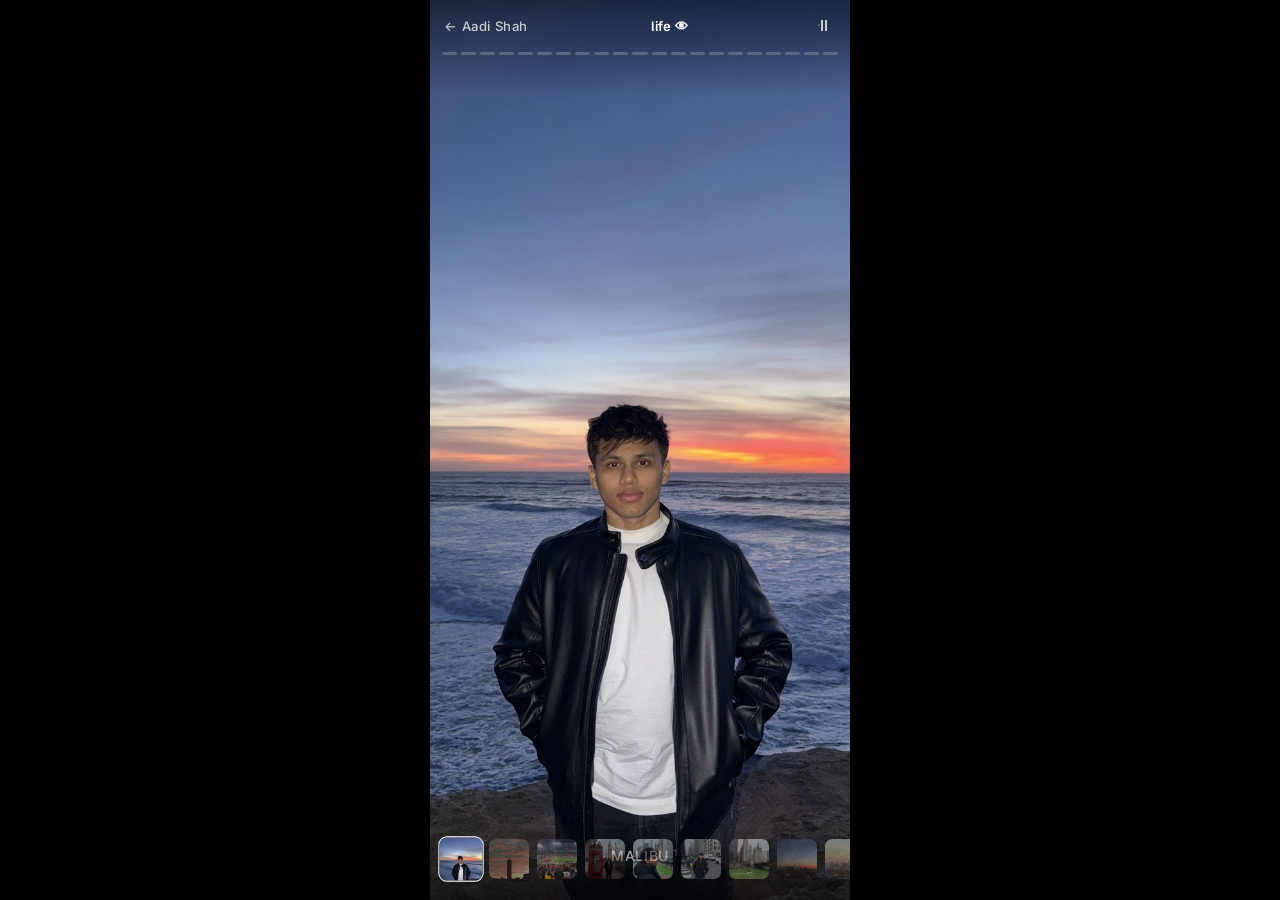
==== life.html @ ab998160 "Move Life to standalone page with full story viewer; add nav link Co-Authored-By: Claude Sonnet 4.6 " ====
<!DOCTYPE html>
<html lang="en">
<head>
  <meta charset="UTF-8">
  <title>Life — Aadi Shah</title>
  <meta name="viewport" content="width=device-width, initial-scale=1">
  <link rel="icon" type="image/png" href="/favicon.png">
  <link rel="preconnect" href="https://fonts.googleapis.com">
  <link rel="preconnect" href="https://fonts.gstatic.com" crossorigin>
  <link href="https://fonts.googleapis.com/css2?family=Inter:wght@400;500;600;700&display=swap" rel="stylesheet">

  <style>
    * { box-sizing: border-box; margin: 0; padding: 0; }

    html, body {
      height: 100%;
      background: #000;
      font-family: 'Inter', system-ui, sans-serif;
      color: #fff;
      overflow: hidden;
    }

    /* ── STORY VIEWER (full page) ── */
    .story-wrap {
      position: relative;
      width: 100%;
      height: 100%;
      max-width: 420px;
      margin: 0 auto;
      background: #000;
    }

    .story-img {
      width: 100%;
      height: 100%;
      object-fit: cover;
      display: block;
      transition: opacity 0.18s ease;
    }
    .story-img.loading { opacity: 0; }

    /* progress bars */
    .story-bars {
      position: absolute;
      top: 0;
      left: 0;
      right: 0;
      display: flex;
      gap: 4px;
      padding: 52px 12px 0;
      z-index: 10;
    }
    .story-bar {
      flex: 1;
      height: 2.5px;
      background: rgba(255,255,255,0.3);
      border-radius: 2px;
      overflow: hidden;
    }
    .story-bar-fill {
      height: 100%;
      background: #fff;
      width: 0%;
    }
    .story-bar-fill.done { width: 100%; }
    .story-bar-fill.animating {
      width: 100%;
      transition: width 5s linear;
    }

    /* header row */
    .story-header {
      position: absolute;
      top: 0;
      left: 0;
      right: 0;
      padding: 14px 14px 0;
      display: flex;
      align-items: center;
      justify-content: space-between;
      z-index: 20;
      background: linear-gradient(to bottom, rgba(0,0,0,0.5) 0%, transparent 100%);
      padding-bottom: 60px;
    }
    .story-back {
      font-size: 0.82rem;
      color: rgba(255,255,255,0.75);
      text-decoration: none;
      letter-spacing: 0.03em;
      font-weight: 500;
    }
    .story-back:hover { color: #fff; }
    .story-author {
      font-size: 0.82rem;
      font-weight: 600;
      color: #fff;
      letter-spacing: 0.02em;
    }
    .story-pause-btn {
      background: none;
      border: none;
      color: rgba(255,255,255,0.75);
      font-size: 1rem;
      cursor: pointer;
      padding: 4px;
      line-height: 1;
    }
    .story-pause-btn:hover { color: #fff; }

    /* caption */
    .story-caption {
      position: absolute;
      bottom: 36px;
      left: 0;
      right: 0;
      text-align: center;
      font-size: 0.88rem;
      font-weight: 500;
      letter-spacing: 0.05em;
      text-transform: uppercase;
      color: rgba(255,255,255,0.85);
      text-shadow: 0 1px 8px rgba(0,0,0,0.7);
      z-index: 10;
    }

    /* tap zones */
    .story-tap {
      position: absolute;
      top: 80px;
      bottom: 80px;
      width: 38%;
      z-index: 15;
      cursor: pointer;
    }
    .story-tap-prev { left: 0; }
    .story-tap-next { right: 0; }

    /* thumbnail strip at bottom */
    .story-strip {
      position: absolute;
      bottom: 0;
      left: 0;
      right: 0;
      display: flex;
      gap: 6px;
      padding: 12px 10px 20px;
      overflow-x: auto;
      scrollbar-width: none;
      z-index: 10;
      background: linear-gradient(to top, rgba(0,0,0,0.6) 0%, transparent 100%);
    }
    .story-strip::-webkit-scrollbar { display: none; }

    .strip-thumb {
      width: 42px;
      height: 42px;
      border-radius: 8px;
      overflow: hidden;
      flex-shrink: 0;
      cursor: pointer;
      opacity: 0.5;
      transition: opacity 0.2s ease, transform 0.2s ease;
      border: 1.5px solid transparent;
    }
    .strip-thumb.active {
      opacity: 1;
      border-color: #fff;
      transform: scale(1.08);
    }
    .strip-thumb img {
      width: 100%;
      height: 100%;
      object-fit: cover;
    }

    /* outside the phone — dark sides on wide screens */
    body::before {
      content: '';
      position: fixed;
      inset: 0;
      background: #000;
      z-index: -1;
    }
  </style>
</head>

<body>

<div class="story-wrap">

  <img class="story-img" id="storyImg" src="" alt="">

  <div class="story-bars" id="storyBars"></div>

  <div class="story-header">
    <a href="/" class="story-back">← Aadi Shah</a>
    <span class="story-author">life 👁</span>
    <button class="story-pause-btn" id="pauseBtn" title="Pause">⏸</button>
  </div>

  <div class="story-caption" id="storyCaption"></div>

  <div class="story-tap story-tap-prev" id="storyPrev"></div>
  <div class="story-tap story-tap-next" id="storyNext"></div>

  <div class="story-strip" id="storyStrip"></div>

</div>

<script>
  const stories = [
    { src: '/images/life/beach-sunset.jpg',      label: 'Malibu'              },
    { src: '/images/life/usc-sunset.jpg',        label: 'USC'                 },
    { src: '/images/life/usc-football.jpg',      label: 'USC Football'        },
    { src: '/images/life/london.jpg',            label: 'London'              },
    { src: '/images/life/chicago-portrait.jpg',  label: 'Chicago'             },
    { src: '/images/life/snow.jpg',              label: 'Snow Day'            },
    { src: '/images/life/chicago-river.jpg',     label: "St. Paddy's"         },
    { src: '/images/life/nyc-night.jpg',         label: 'New York'            },
    { src: '/images/life/la-skyline.jpg',        label: 'Los Angeles'         },
    { src: '/images/life/zion.jpg',              label: 'Zion'                },
    { src: '/images/life/pacific-cliffs.jpg',    label: 'Pacific Coast'       },
    { src: '/images/life/coastal-waves.jpg',     label: 'Coastal'             },
    { src: '/images/life/singapore-mbs.jpg',     label: 'Singapore'           },
    { src: '/images/life/singapore-gardens.jpg', label: 'Gardens by the Bay'  },
    { src: '/images/life/city-sunset.jpg',       label: 'Rooftop'             },
    { src: '/images/life/snoop.jpg',             label: 'Snoop Dogg'          },
    { src: '/images/life/lightning-mcqueen.jpg', label: 'Ka-chow'             },
    { src: '/images/life/gtav.jpg',              label: 'GTA V IRL'           },
    { src: '/images/life/ferrari-garage.jpg',    label: 'Ferraris'            },
    { src: '/images/life/street-art.jpg',        label: 'Street Art'          },
    { src: '/images/life/sparks.jpg',            label: 'RPL'                 },
  ];

  const imgEl    = document.getElementById('storyImg');
  const barsEl   = document.getElementById('storyBars');
  const caption  = document.getElementById('storyCaption');
  const stripEl  = document.getElementById('storyStrip');
  const pauseBtn = document.getElementById('pauseBtn');

  let cur = 0, timer = null, paused = false;

  // build progress bars
  barsEl.innerHTML = stories.map(() =>
    `<div class="story-bar"><div class="story-bar-fill"></div></div>`
  ).join('');
  const fills = [...barsEl.querySelectorAll('.story-bar-fill')];

  // build thumbnail strip
  stripEl.innerHTML = stories.map((s, i) =>
    `<div class="strip-thumb${i===0?' active':''}" data-i="${i}">
      <img src="${s.src}" alt="${s.label}" loading="lazy">
    </div>`
  ).join('');
  const thumbEls = [...stripEl.querySelectorAll('.strip-thumb')];

  // preload next image
  function preload(idx) {
    if (idx < stories.length) new Image().src = stories[idx].src;
  }

  function showSlide(idx) {
    cur = ((idx % stories.length) + stories.length) % stories.length;

    // update image
    imgEl.classList.add('loading');
    imgEl.src = stories[cur].src;
    imgEl.onload = () => imgEl.classList.remove('loading');
    caption.textContent = stories[cur].label;
    preload(cur + 1);

    // update bars
    fills.forEach((f, i) => {
      f.classList.remove('animating');
      f.style.transition = 'none';
      f.style.width = i < cur ? '100%' : '0%';
    });
    requestAnimationFrame(() => requestAnimationFrame(() => {
      if (!paused) fills[cur].classList.add('animating');
    }));

    // update strip
    thumbEls.forEach((t, i) => t.classList.toggle('active', i === cur));
    thumbEls[cur]?.scrollIntoView({ inline: 'center', behavior: 'smooth' });

    // auto advance
    clearTimeout(timer);
    if (!paused) {
      timer = setTimeout(() => {
        cur < stories.length - 1 ? showSlide(cur + 1) : showSlide(0);
      }, 5000);
    }
  }

  function togglePause() {
    paused = !paused;
    pauseBtn.textContent = paused ? '▶' : '⏸';
    if (paused) {
      clearTimeout(timer);
      fills[cur].classList.remove('animating');
      // freeze width
      fills[cur].style.width = fills[cur].getBoundingClientRect().width /
        fills[cur].parentElement.getBoundingClientRect().width * 100 + '%';
      fills[cur].style.transition = 'none';
    } else {
      showSlide(cur);
    }
  }

  document.getElementById('storyPrev').addEventListener('click', () => showSlide(cur - 1));
  document.getElementById('storyNext').addEventListener('click', () => showSlide(cur + 1));
  pauseBtn.addEventListener('click', togglePause);
  thumbEls.forEach(t => t.addEventListener('click', () => showSlide(+t.dataset.i)));

  document.addEventListener('keydown', e => {
    if (e.key === 'ArrowRight') showSlide(cur + 1);
    if (e.key === 'ArrowLeft')  showSlide(cur - 1);
    if (e.key === ' ') { e.preventDefault(); togglePause(); }
  });

  // kick off
  showSlide(0);
</script>

</body>
</html>
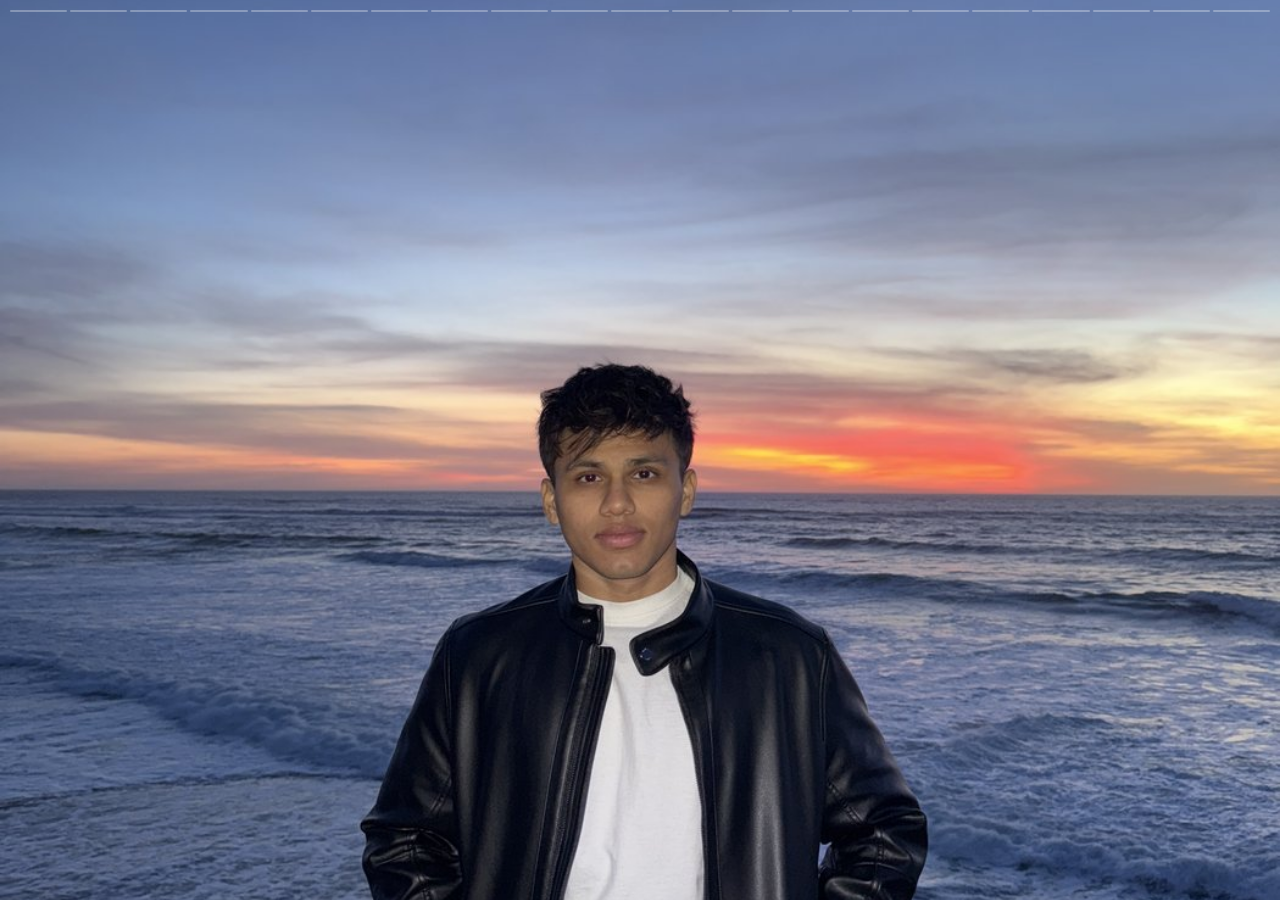
==== commit f13bf972: "Simplify life page to pure fullscreen story — no text, just images Co-Authored-By: Claude Sonnet 4.6" ====
--- a/life.html
+++ b/life.html
@@ -2,325 +2,130 @@
 <html lang="en">
 <head>
   <meta charset="UTF-8">
-  <title>Life — Aadi Shah</title>
+  <title>Aadi Shah</title>
   <meta name="viewport" content="width=device-width, initial-scale=1">
   <link rel="icon" type="image/png" href="/favicon.png">
-  <link rel="preconnect" href="https://fonts.googleapis.com">
-  <link rel="preconnect" href="https://fonts.gstatic.com" crossorigin>
-  <link href="https://fonts.googleapis.com/css2?family=Inter:wght@400;500;600;700&display=swap" rel="stylesheet">
-
   <style>
-    * { box-sizing: border-box; margin: 0; padding: 0; }
+    * { margin: 0; padding: 0; box-sizing: border-box; }
 
     html, body {
+      width: 100%;
       height: 100%;
       background: #000;
-      font-family: 'Inter', system-ui, sans-serif;
-      color: #fff;
       overflow: hidden;
     }
 
-    /* ── STORY VIEWER (full page) ── */
-    .story-wrap {
-      position: relative;
-      width: 100%;
-      height: 100%;
-      max-width: 420px;
-      margin: 0 auto;
-      background: #000;
-    }
-
-    .story-img {
+    img {
+      position: fixed;
+      inset: 0;
       width: 100%;
       height: 100%;
       object-fit: cover;
-      display: block;
-      transition: opacity 0.18s ease;
+      transition: opacity 0.2s ease;
     }
-    .story-img.loading { opacity: 0; }
+    img.hidden { opacity: 0; }
 
-    /* progress bars */
-    .story-bars {
-      position: absolute;
+    .bars {
+      position: fixed;
       top: 0;
       left: 0;
       right: 0;
       display: flex;
-      gap: 4px;
-      padding: 52px 12px 0;
+      gap: 3px;
+      padding: 10px 10px 0;
       z-index: 10;
     }
-    .story-bar {
+    .bar {
       flex: 1;
-      height: 2.5px;
+      height: 2px;
       background: rgba(255,255,255,0.3);
       border-radius: 2px;
       overflow: hidden;
     }
-    .story-bar-fill {
+    .bar-fill {
       height: 100%;
       background: #fff;
       width: 0%;
     }
-    .story-bar-fill.done { width: 100%; }
-    .story-bar-fill.animating {
+    .bar-fill.done { width: 100%; }
+    .bar-fill.go {
       width: 100%;
       transition: width 5s linear;
     }
 
-    /* header row */
-    .story-header {
-      position: absolute;
-      top: 0;
-      left: 0;
-      right: 0;
-      padding: 14px 14px 0;
-      display: flex;
-      align-items: center;
-      justify-content: space-between;
-      z-index: 20;
-      background: linear-gradient(to bottom, rgba(0,0,0,0.5) 0%, transparent 100%);
-      padding-bottom: 60px;
-    }
-    .story-back {
-      font-size: 0.82rem;
-      color: rgba(255,255,255,0.75);
-      text-decoration: none;
-      letter-spacing: 0.03em;
-      font-weight: 500;
-    }
-    .story-back:hover { color: #fff; }
-    .story-author {
-      font-size: 0.82rem;
-      font-weight: 600;
-      color: #fff;
-      letter-spacing: 0.02em;
-    }
-    .story-pause-btn {
-      background: none;
-      border: none;
-      color: rgba(255,255,255,0.75);
-      font-size: 1rem;
-      cursor: pointer;
-      padding: 4px;
-      line-height: 1;
-    }
-    .story-pause-btn:hover { color: #fff; }
-
-    /* caption */
-    .story-caption {
-      position: absolute;
-      bottom: 36px;
-      left: 0;
-      right: 0;
-      text-align: center;
-      font-size: 0.88rem;
-      font-weight: 500;
-      letter-spacing: 0.05em;
-      text-transform: uppercase;
-      color: rgba(255,255,255,0.85);
-      text-shadow: 0 1px 8px rgba(0,0,0,0.7);
-      z-index: 10;
-    }
-
-    /* tap zones */
-    .story-tap {
-      position: absolute;
-      top: 80px;
-      bottom: 80px;
-      width: 38%;
-      z-index: 15;
-      cursor: pointer;
-    }
-    .story-tap-prev { left: 0; }
-    .story-tap-next { right: 0; }
-
-    /* thumbnail strip at bottom */
-    .story-strip {
-      position: absolute;
-      bottom: 0;
-      left: 0;
-      right: 0;
-      display: flex;
-      gap: 6px;
-      padding: 12px 10px 20px;
-      overflow-x: auto;
-      scrollbar-width: none;
-      z-index: 10;
-      background: linear-gradient(to top, rgba(0,0,0,0.6) 0%, transparent 100%);
-    }
-    .story-strip::-webkit-scrollbar { display: none; }
-
-    .strip-thumb {
-      width: 42px;
-      height: 42px;
-      border-radius: 8px;
-      overflow: hidden;
-      flex-shrink: 0;
-      cursor: pointer;
-      opacity: 0.5;
-      transition: opacity 0.2s ease, transform 0.2s ease;
-      border: 1.5px solid transparent;
-    }
-    .strip-thumb.active {
-      opacity: 1;
-      border-color: #fff;
-      transform: scale(1.08);
-    }
-    .strip-thumb img {
-      width: 100%;
-      height: 100%;
-      object-fit: cover;
-    }
-
-    /* outside the phone — dark sides on wide screens */
-    body::before {
-      content: '';
-      position: fixed;
-      inset: 0;
-      background: #000;
-      z-index: -1;
-    }
+    .tap { position: fixed; top: 0; bottom: 0; width: 45%; z-index: 5; cursor: pointer; }
+    .tap-l { left: 0; }
+    .tap-r { right: 0; }
   </style>
 </head>
-
 <body>
 
-<div class="story-wrap">
-
-  <img class="story-img" id="storyImg" src="" alt="">
-
-  <div class="story-bars" id="storyBars"></div>
-
-  <div class="story-header">
-    <a href="/" class="story-back">← Aadi Shah</a>
-    <span class="story-author">life 👁</span>
-    <button class="story-pause-btn" id="pauseBtn" title="Pause">⏸</button>
-  </div>
-
-  <div class="story-caption" id="storyCaption"></div>
-
-  <div class="story-tap story-tap-prev" id="storyPrev"></div>
-  <div class="story-tap story-tap-next" id="storyNext"></div>
-
-  <div class="story-strip" id="storyStrip"></div>
-
-</div>
+  <img id="img" src="" alt="">
+  <div class="bars" id="bars"></div>
+  <div class="tap tap-l" id="prev"></div>
+  <div class="tap tap-r" id="next"></div>
 
 <script>
-  const stories = [
-    { src: '/images/life/beach-sunset.jpg',      label: 'Malibu'              },
-    { src: '/images/life/usc-sunset.jpg',        label: 'USC'                 },
-    { src: '/images/life/usc-football.jpg',      label: 'USC Football'        },
-    { src: '/images/life/london.jpg',            label: 'London'              },
-    { src: '/images/life/chicago-portrait.jpg',  label: 'Chicago'             },
-    { src: '/images/life/snow.jpg',              label: 'Snow Day'            },
-    { src: '/images/life/chicago-river.jpg',     label: "St. Paddy's"         },
-    { src: '/images/life/nyc-night.jpg',         label: 'New York'            },
-    { src: '/images/life/la-skyline.jpg',        label: 'Los Angeles'         },
-    { src: '/images/life/zion.jpg',              label: 'Zion'                },
-    { src: '/images/life/pacific-cliffs.jpg',    label: 'Pacific Coast'       },
-    { src: '/images/life/coastal-waves.jpg',     label: 'Coastal'             },
-    { src: '/images/life/singapore-mbs.jpg',     label: 'Singapore'           },
-    { src: '/images/life/singapore-gardens.jpg', label: 'Gardens by the Bay'  },
-    { src: '/images/life/city-sunset.jpg',       label: 'Rooftop'             },
-    { src: '/images/life/snoop.jpg',             label: 'Snoop Dogg'          },
-    { src: '/images/life/lightning-mcqueen.jpg', label: 'Ka-chow'             },
-    { src: '/images/life/gtav.jpg',              label: 'GTA V IRL'           },
-    { src: '/images/life/ferrari-garage.jpg',    label: 'Ferraris'            },
-    { src: '/images/life/street-art.jpg',        label: 'Street Art'          },
-    { src: '/images/life/sparks.jpg',            label: 'RPL'                 },
+  const photos = [
+    '/images/life/beach-sunset.jpg',
+    '/images/life/usc-sunset.jpg',
+    '/images/life/usc-football.jpg',
+    '/images/life/london.jpg',
+    '/images/life/chicago-portrait.jpg',
+    '/images/life/snow.jpg',
+    '/images/life/chicago-river.jpg',
+    '/images/life/nyc-night.jpg',
+    '/images/life/la-skyline.jpg',
+    '/images/life/zion.jpg',
+    '/images/life/pacific-cliffs.jpg',
+    '/images/life/coastal-waves.jpg',
+    '/images/life/singapore-mbs.jpg',
+    '/images/life/singapore-gardens.jpg',
+    '/images/life/city-sunset.jpg',
+    '/images/life/snoop.jpg',
+    '/images/life/lightning-mcqueen.jpg',
+    '/images/life/gtav.jpg',
+    '/images/life/ferrari-garage.jpg',
+    '/images/life/street-art.jpg',
+    '/images/life/sparks.jpg',
   ];
 
-  const imgEl    = document.getElementById('storyImg');
-  const barsEl   = document.getElementById('storyBars');
-  const caption  = document.getElementById('storyCaption');
-  const stripEl  = document.getElementById('storyStrip');
-  const pauseBtn = document.getElementById('pauseBtn');
+  const img  = document.getElementById('img');
+  const bars = document.getElementById('bars');
 
-  let cur = 0, timer = null, paused = false;
+  bars.innerHTML = photos.map(() =>
+    `<div class="bar"><div class="bar-fill"></div></div>`
+  ).join('');
+  const fills = [...bars.querySelectorAll('.bar-fill')];
 
-  // build progress bars
-  barsEl.innerHTML = stories.map(() =>
-    `<div class="story-bar"><div class="story-bar-fill"></div></div>`
-  ).join('');
-  const fills = [...barsEl.querySelectorAll('.story-bar-fill')];
+  let cur = 0, t = null;
 
-  // build thumbnail strip
-  stripEl.innerHTML = stories.map((s, i) =>
-    `<div class="strip-thumb${i===0?' active':''}" data-i="${i}">
-      <img src="${s.src}" alt="${s.label}" loading="lazy">
-    </div>`
-  ).join('');
-  const thumbEls = [...stripEl.querySelectorAll('.strip-thumb')];
+  function go(idx) {
+    cur = ((idx % photos.length) + photos.length) % photos.length;
+    img.classList.add('hidden');
+    img.src = photos[cur];
+    img.onload = () => img.classList.remove('hidden');
+    if (cur + 1 < photos.length) new Image().src = photos[cur + 1];
 
-  // preload next image
-  function preload(idx) {
-    if (idx < stories.length) new Image().src = stories[idx].src;
-  }
-
-  function showSlide(idx) {
-    cur = ((idx % stories.length) + stories.length) % stories.length;
-
-    // update image
-    imgEl.classList.add('loading');
-    imgEl.src = stories[cur].src;
-    imgEl.onload = () => imgEl.classList.remove('loading');
-    caption.textContent = stories[cur].label;
-    preload(cur + 1);
-
-    // update bars
     fills.forEach((f, i) => {
-      f.classList.remove('animating');
+      f.classList.remove('go');
       f.style.transition = 'none';
       f.style.width = i < cur ? '100%' : '0%';
     });
-    requestAnimationFrame(() => requestAnimationFrame(() => {
-      if (!paused) fills[cur].classList.add('animating');
-    }));
+    requestAnimationFrame(() => requestAnimationFrame(() => fills[cur].classList.add('go')));
 
-    // update strip
-    thumbEls.forEach((t, i) => t.classList.toggle('active', i === cur));
-    thumbEls[cur]?.scrollIntoView({ inline: 'center', behavior: 'smooth' });
-
-    // auto advance
-    clearTimeout(timer);
-    if (!paused) {
-      timer = setTimeout(() => {
-        cur < stories.length - 1 ? showSlide(cur + 1) : showSlide(0);
-      }, 5000);
-    }
+    clearTimeout(t);
+    t = setTimeout(() => go(cur + 1 < photos.length ? cur + 1 : 0), 5000);
   }
 
-  function togglePause() {
-    paused = !paused;
-    pauseBtn.textContent = paused ? '▶' : '⏸';
-    if (paused) {
-      clearTimeout(timer);
-      fills[cur].classList.remove('animating');
-      // freeze width
-      fills[cur].style.width = fills[cur].getBoundingClientRect().width /
-        fills[cur].parentElement.getBoundingClientRect().width * 100 + '%';
-      fills[cur].style.transition = 'none';
-    } else {
-      showSlide(cur);
-    }
-  }
-
-  document.getElementById('storyPrev').addEventListener('click', () => showSlide(cur - 1));
-  document.getElementById('storyNext').addEventListener('click', () => showSlide(cur + 1));
-  pauseBtn.addEventListener('click', togglePause);
-  thumbEls.forEach(t => t.addEventListener('click', () => showSlide(+t.dataset.i)));
-
+  document.getElementById('prev').addEventListener('click', () => go(cur - 1));
+  document.getElementById('next').addEventListener('click', () => go(cur + 1));
   document.addEventListener('keydown', e => {
-    if (e.key === 'ArrowRight') showSlide(cur + 1);
-    if (e.key === 'ArrowLeft')  showSlide(cur - 1);
-    if (e.key === ' ') { e.preventDefault(); togglePause(); }
+    if (e.key === 'ArrowRight') go(cur + 1);
+    if (e.key === 'ArrowLeft')  go(cur - 1);
   });
 
-  // kick off
-  showSlide(0);
+  go(0);
 </script>
-
 </body>
 </html>
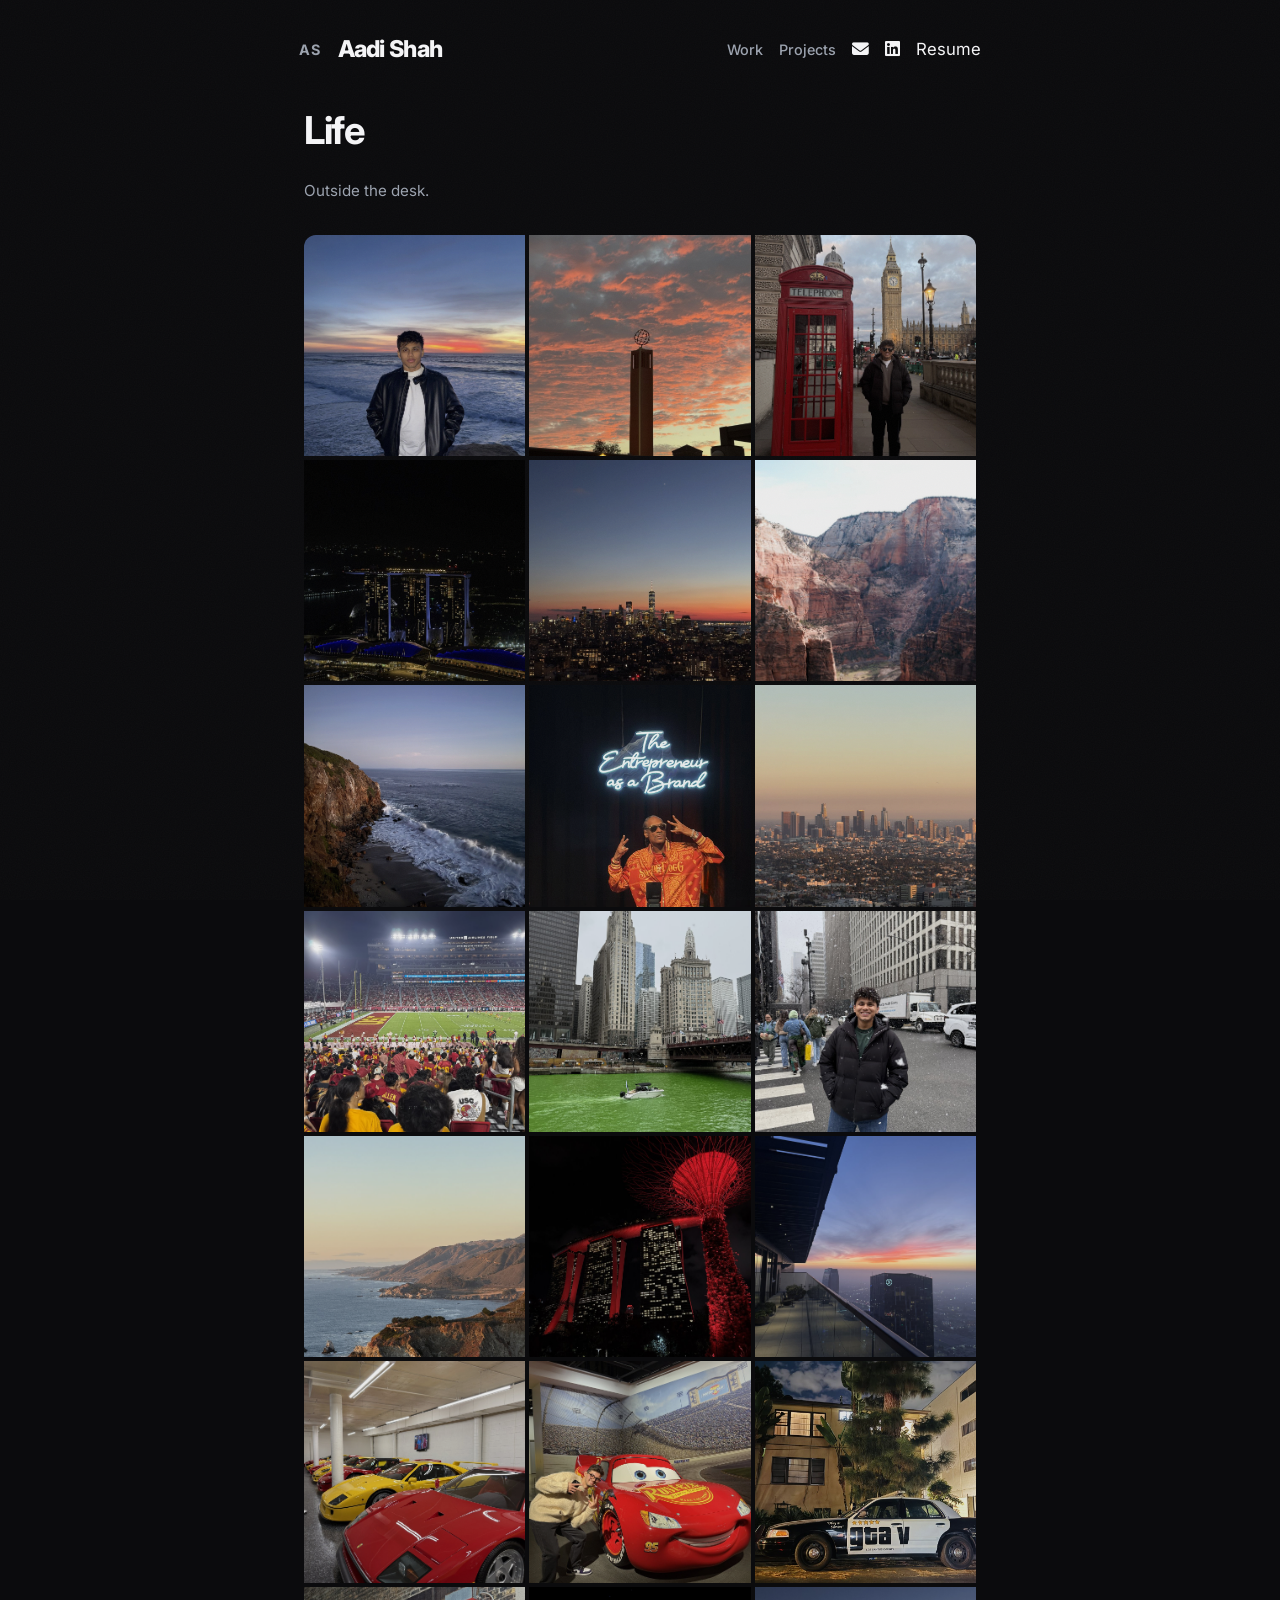
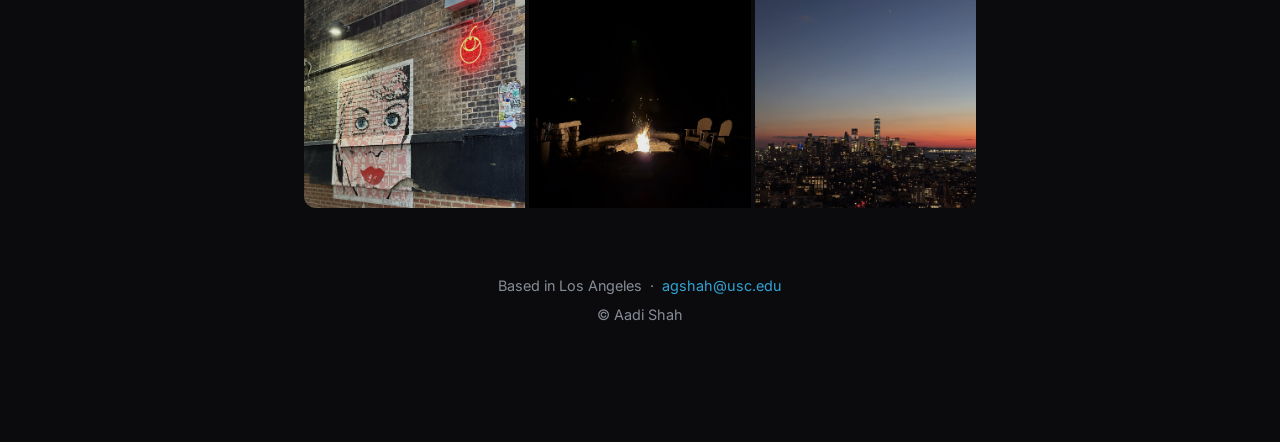
==== commit d45e5944: "Clean homepage — move Projects and Life to own pages, fix resume link Co-Authored-By: Claude Sonnet " ====
--- a/life.html
+++ b/life.html
@@ -2,130 +2,259 @@
 <html lang="en">
 <head>
   <meta charset="UTF-8">
-  <title>Aadi Shah</title>
+  <title>Life — Aadi Shah</title>
   <meta name="viewport" content="width=device-width, initial-scale=1">
   <link rel="icon" type="image/png" href="/favicon.png">
+  <link rel="preconnect" href="https://fonts.googleapis.com">
+  <link rel="preconnect" href="https://fonts.gstatic.com" crossorigin>
+  <link href="https://fonts.googleapis.com/css2?family=Inter:wght@400;500;600;700&display=swap" rel="stylesheet">
+  <link rel="stylesheet" href="https://cdnjs.cloudflare.com/ajax/libs/font-awesome/6.5.0/css/all.min.css">
+
   <style>
-    * { margin: 0; padding: 0; box-sizing: border-box; }
-
-    html, body {
-      width: 100%;
-      height: 100%;
-      background: #000;
-      overflow: hidden;
-    }
-
-    img {
+    :root {
+      --bg: #0b0b0d;
+      --panel: #020617;
+      --text: #f5f5f7;
+      --muted: #9ca3af;
+      --accent: #38bdf8;
+      --border: #1f2933;
+    }
+
+    * { box-sizing: border-box; }
+    html { scroll-behavior: smooth; }
+
+    body::before {
+      content: '';
       position: fixed;
       inset: 0;
+      pointer-events: none;
+      z-index: 9999;
+      opacity: 0.028;
+      background-image: url("data:image/svg+xml,%3Csvg xmlns='http://www.w3.org/2000/svg' width='256' height='256'%3E%3Cfilter id='n'%3E%3CfeTurbulence type='fractalNoise' baseFrequency='0.85' numOctaves='4' stitchTiles='stitch'/%3E%3C/filter%3E%3Crect width='100%25' height='100%25' filter='url(%23n)'/%3E%3C/svg%3E");
+      background-size: 256px;
+    }
+
+    body {
+      margin: 0;
+      font-family: 'Inter', system-ui, sans-serif;
+      background: var(--bg);
+      color: var(--text);
+      line-height: 1.65;
+    }
+
+    /* ── HEADER ── */
+    .header-wrap {
+      position: sticky;
+      top: 1rem;
+      z-index: 100;
+      display: flex;
+      justify-content: center;
+      pointer-events: none;
+    }
+    .header {
+      pointer-events: auto;
       width: 100%;
-      height: 100%;
+      max-width: 720px;
+      background: transparent;
+      border-radius: 18px;
+      padding: 0.9rem 1.2rem;
+      display: flex;
+      align-items: center;
+      justify-content: space-between;
+      transition: box-shadow 0.25s ease, padding 0.25s ease, background 0.25s ease;
+    }
+    .header.scrolled {
+      background: rgba(11,11,13,0.75);
+      backdrop-filter: blur(14px);
+      box-shadow: 0 28px 70px rgba(0,0,0,0.55);
+      padding: 0.65rem 1.2rem;
+    }
+    .header-left { display: flex; align-items: center; gap: 1rem; }
+    .logo { font-weight: 700; font-size: 0.9rem; letter-spacing: 0.08em; color: var(--muted); text-decoration: none; }
+    .logo:hover { color: var(--accent); }
+    .name { font-size: 1.45rem; font-weight: 800; letter-spacing: -0.03em; color: var(--text); text-decoration: none; transition: font-size 0.25s ease; }
+    .header.scrolled .name { font-size: 1.15rem; }
+    .header-right { display: flex; align-items: center; }
+    .header-right a { margin-left: 1rem; color: var(--text); text-decoration: none; font-size: 1.05rem; }
+    .header-right a:hover { color: var(--accent); }
+    .nav-link { font-size: 0.9rem !important; color: var(--muted) !important; font-weight: 500; }
+    .nav-link:hover { color: var(--accent) !important; }
+    @media (max-width: 560px) { .nav-link, .logo { display: none; } }
+
+    /* ── PAGE ── */
+    .page {
+      max-width: 720px;
+      margin: 2rem auto 7rem;
+      padding: 0 1.5rem;
+    }
+
+    h1 {
+      font-size: 2.4rem;
+      font-weight: 700;
+      margin: 0 0 0.5rem;
+      letter-spacing: -0.035em;
+      background: linear-gradient(120deg, #f5f5f7 30%, #38bdf8 100%);
+      -webkit-background-clip: text;
+      -webkit-text-fill-color: transparent;
+      background-clip: text;
+    }
+
+    .intro {
+      font-size: 0.95rem;
+      color: var(--muted);
+      margin-bottom: 2rem;
+    }
+
+    /* ── GRID ── */
+    .life-grid {
+      display: grid;
+      grid-template-columns: repeat(3, 1fr);
+      gap: 4px;
+      border-radius: 12px;
+      overflow: hidden;
+    }
+
+    .life-grid img {
+      width: 100%;
+      aspect-ratio: 1;
       object-fit: cover;
+      display: block;
+      filter: brightness(0.92);
+      transition: filter 0.2s ease, transform 0.2s ease;
+      cursor: pointer;
+    }
+
+    .life-grid img:hover {
+      filter: brightness(1.08);
+      transform: scale(1.03);
+      z-index: 1;
+      position: relative;
+    }
+
+    /* ── LIGHTBOX ── */
+    .lightbox {
+      position: fixed;
+      inset: 0;
+      background: rgba(0,0,0,0.92);
+      z-index: 5000;
+      display: flex;
+      align-items: center;
+      justify-content: center;
+      opacity: 0;
+      pointer-events: none;
       transition: opacity 0.2s ease;
     }
-    img.hidden { opacity: 0; }
-
-    .bars {
+    .lightbox.open { opacity: 1; pointer-events: all; }
+    .lightbox img {
+      max-width: 92vw;
+      max-height: 92vh;
+      object-fit: contain;
+      border-radius: 8px;
+    }
+    .lightbox-close {
       position: fixed;
-      top: 0;
-      left: 0;
-      right: 0;
-      display: flex;
-      gap: 3px;
-      padding: 10px 10px 0;
-      z-index: 10;
-    }
-    .bar {
-      flex: 1;
-      height: 2px;
-      background: rgba(255,255,255,0.3);
-      border-radius: 2px;
-      overflow: hidden;
-    }
-    .bar-fill {
-      height: 100%;
-      background: #fff;
-      width: 0%;
-    }
-    .bar-fill.done { width: 100%; }
-    .bar-fill.go {
-      width: 100%;
-      transition: width 5s linear;
-    }
-
-    .tap { position: fixed; top: 0; bottom: 0; width: 45%; z-index: 5; cursor: pointer; }
-    .tap-l { left: 0; }
-    .tap-r { right: 0; }
+      top: 1.2rem;
+      right: 1.4rem;
+      color: rgba(255,255,255,0.7);
+      font-size: 1.6rem;
+      cursor: pointer;
+      background: none;
+      border: none;
+      line-height: 1;
+    }
+    .lightbox-close:hover { color: #fff; }
+
+    footer {
+      margin-top: 4rem;
+      font-size: 0.9rem;
+      color: var(--muted);
+      opacity: 0.85;
+      text-align: center;
+      line-height: 2;
+    }
+    footer a { color: var(--accent); text-decoration: none; }
   </style>
 </head>
+
 <body>
 
-  <img id="img" src="" alt="">
-  <div class="bars" id="bars"></div>
-  <div class="tap tap-l" id="prev"></div>
-  <div class="tap tap-r" id="next"></div>
+<div class="header-wrap">
+  <div class="header" id="header">
+    <div class="header-left">
+      <a href="/" class="logo">AS</a>
+      <a href="/" class="name">Aadi Shah</a>
+    </div>
+    <div class="header-right">
+      <a href="/#work" class="nav-link">Work</a>
+      <a href="/projects.html" class="nav-link">Projects</a>
+      <a href="mailto:agshah@usc.edu" title="Email"><i class="fa-solid fa-envelope"></i></a>
+      <a href="https://www.linkedin.com/in/aadigshah/" target="_blank" title="LinkedIn"><i class="fa-brands fa-linkedin"></i></a>
+      <a href="Aadi_Shah_Resume.pdf" target="_blank">Resume</a>
+    </div>
+  </div>
+</div>
+
+<main class="page">
+
+  <h1>Life</h1>
+  <p class="intro">Outside the desk.</p>
+
+  <div class="life-grid">
+    <img src="/images/life/beach-sunset.jpg"      alt="Malibu">
+    <img src="/images/life/usc-sunset.jpg"        alt="USC">
+    <img src="/images/life/london.jpg"            alt="London">
+    <img src="/images/life/singapore-mbs.jpg"     alt="Singapore">
+    <img src="/images/life/nyc-night.jpg"         alt="New York">
+    <img src="/images/life/zion.jpg"              alt="Zion">
+    <img src="/images/life/coastal-waves.jpg"     alt="Coastal">
+    <img src="/images/life/snoop.jpg"             alt="Snoop Dogg">
+    <img src="/images/life/la-skyline.jpg"        alt="Los Angeles">
+    <img src="/images/life/usc-football.jpg"      alt="USC Football">
+    <img src="/images/life/chicago-river.jpg"     alt="Chicago">
+    <img src="/images/life/snow.jpg"              alt="Snow Day">
+    <img src="/images/life/pacific-cliffs.jpg"    alt="Pacific Coast">
+    <img src="/images/life/singapore-gardens.jpg" alt="Gardens by the Bay">
+    <img src="/images/life/city-sunset.jpg"       alt="Rooftop">
+    <img src="/images/life/ferrari-garage.jpg"    alt="Ferraris">
+    <img src="/images/life/lightning-mcqueen.jpg" alt="Ka-chow">
+    <img src="/images/life/gtav.jpg"              alt="GTA V IRL">
+    <img src="/images/life/street-art.jpg"        alt="Street Art">
+    <img src="/images/life/sparks.jpg"            alt="RPL">
+    <img src="/images/life/nyc-night.jpg"         alt="New York">
+  </div>
+
+  <footer>
+    Based in Los Angeles &nbsp;·&nbsp; <a href="mailto:agshah@usc.edu">agshah@usc.edu</a>
+    <br>© Aadi Shah
+  </footer>
+
+</main>
+
+<!-- LIGHTBOX -->
+<div class="lightbox" id="lightbox">
+  <button class="lightbox-close" id="lbClose">✕</button>
+  <img id="lbImg" src="" alt="">
+</div>
 
 <script>
-  const photos = [
-    '/images/life/beach-sunset.jpg',
-    '/images/life/usc-sunset.jpg',
-    '/images/life/usc-football.jpg',
-    '/images/life/london.jpg',
-    '/images/life/chicago-portrait.jpg',
-    '/images/life/snow.jpg',
-    '/images/life/chicago-river.jpg',
-    '/images/life/nyc-night.jpg',
-    '/images/life/la-skyline.jpg',
-    '/images/life/zion.jpg',
-    '/images/life/pacific-cliffs.jpg',
-    '/images/life/coastal-waves.jpg',
-    '/images/life/singapore-mbs.jpg',
-    '/images/life/singapore-gardens.jpg',
-    '/images/life/city-sunset.jpg',
-    '/images/life/snoop.jpg',
-    '/images/life/lightning-mcqueen.jpg',
-    '/images/life/gtav.jpg',
-    '/images/life/ferrari-garage.jpg',
-    '/images/life/street-art.jpg',
-    '/images/life/sparks.jpg',
-  ];
-
-  const img  = document.getElementById('img');
-  const bars = document.getElementById('bars');
-
-  bars.innerHTML = photos.map(() =>
-    `<div class="bar"><div class="bar-fill"></div></div>`
-  ).join('');
-  const fills = [...bars.querySelectorAll('.bar-fill')];
-
-  let cur = 0, t = null;
-
-  function go(idx) {
-    cur = ((idx % photos.length) + photos.length) % photos.length;
-    img.classList.add('hidden');
-    img.src = photos[cur];
-    img.onload = () => img.classList.remove('hidden');
-    if (cur + 1 < photos.length) new Image().src = photos[cur + 1];
-
-    fills.forEach((f, i) => {
-      f.classList.remove('go');
-      f.style.transition = 'none';
-      f.style.width = i < cur ? '100%' : '0%';
+  const header  = document.getElementById('header');
+  const lb      = document.getElementById('lightbox');
+  const lbImg   = document.getElementById('lbImg');
+
+  window.addEventListener('scroll', () => header.classList.toggle('scrolled', window.scrollY > 20));
+
+  document.querySelectorAll('.life-grid img').forEach(img => {
+    img.addEventListener('click', () => {
+      lbImg.src = img.src;
+      lb.classList.add('open');
     });
-    requestAnimationFrame(() => requestAnimationFrame(() => fills[cur].classList.add('go')));
-
-    clearTimeout(t);
-    t = setTimeout(() => go(cur + 1 < photos.length ? cur + 1 : 0), 5000);
-  }
-
-  document.getElementById('prev').addEventListener('click', () => go(cur - 1));
-  document.getElementById('next').addEventListener('click', () => go(cur + 1));
-  document.addEventListener('keydown', e => {
-    if (e.key === 'ArrowRight') go(cur + 1);
-    if (e.key === 'ArrowLeft')  go(cur - 1);
   });
 
-  go(0);
+  function closeLb() { lb.classList.remove('open'); }
+  document.getElementById('lbClose').addEventListener('click', closeLb);
+  lb.addEventListener('click', e => { if (e.target === lb) closeLb(); });
+  document.addEventListener('keydown', e => { if (e.key === 'Escape') closeLb(); });
 </script>
+
 </body>
 </html>
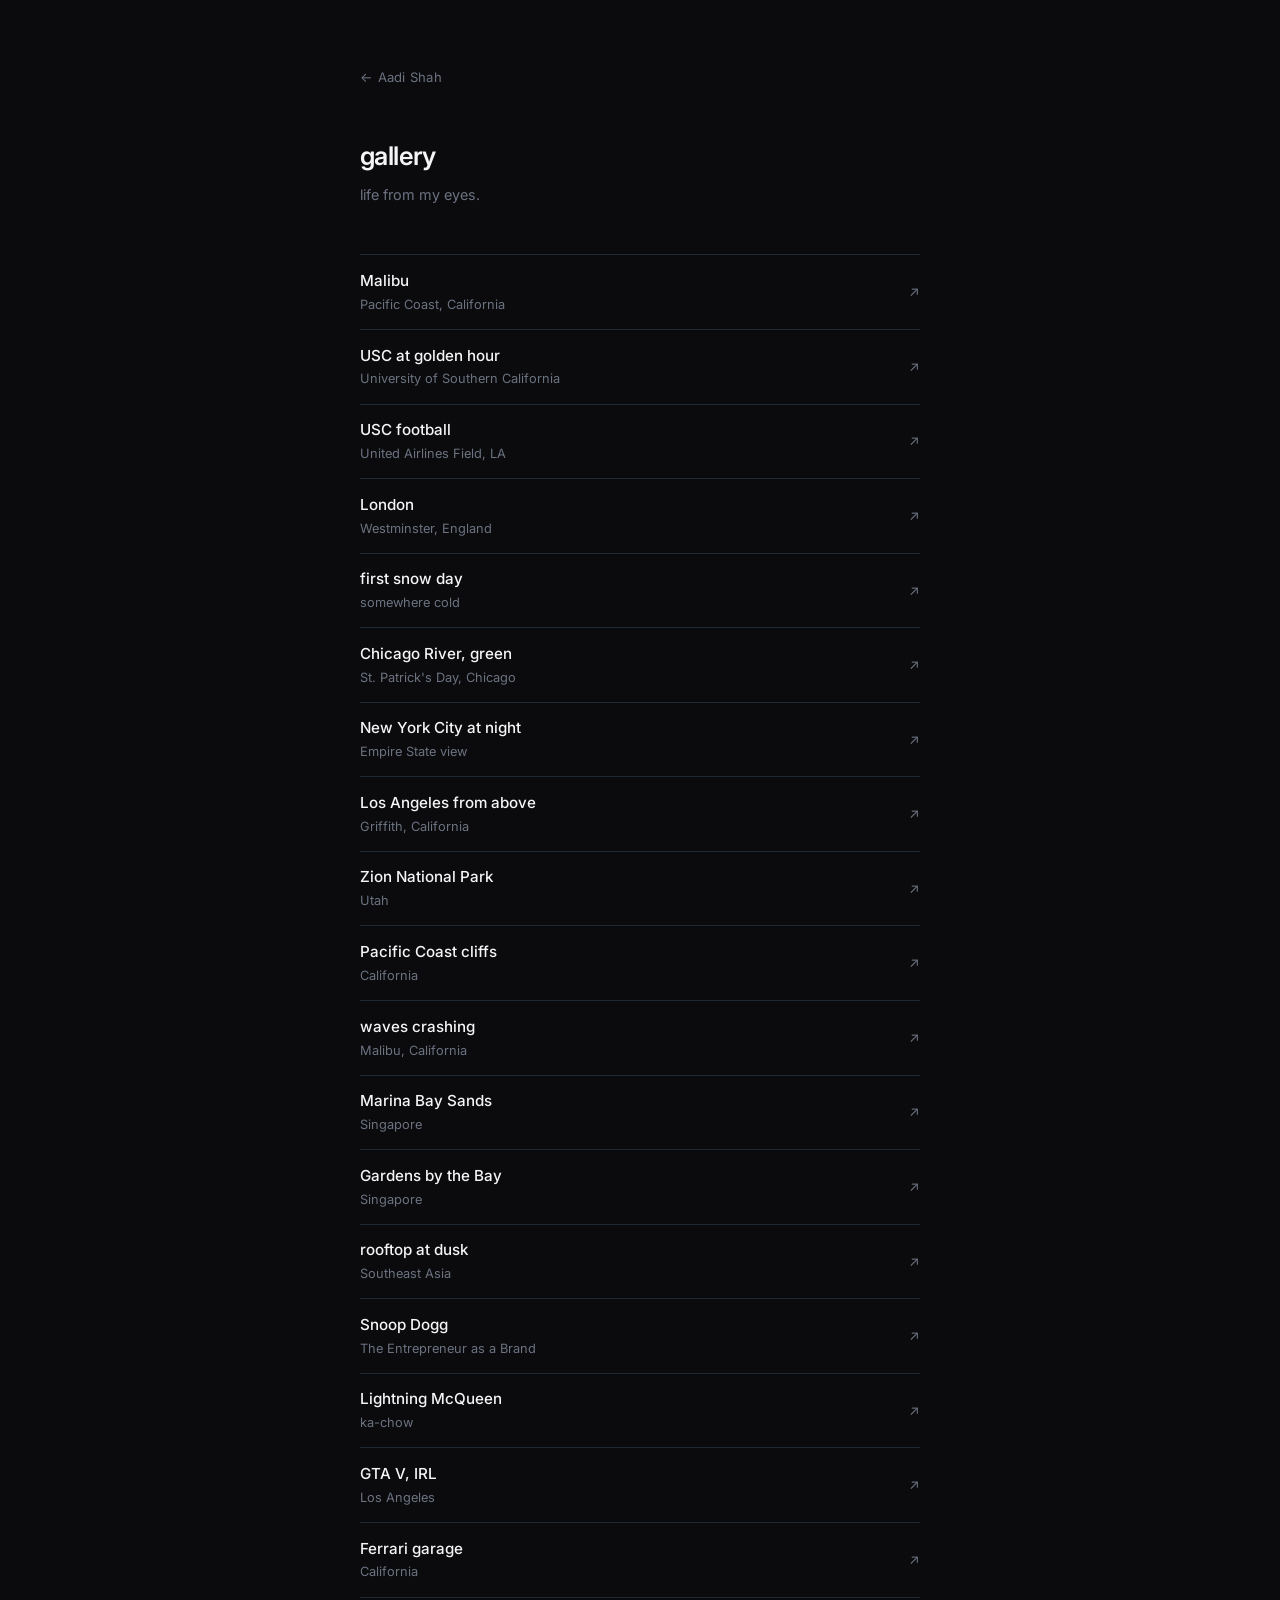
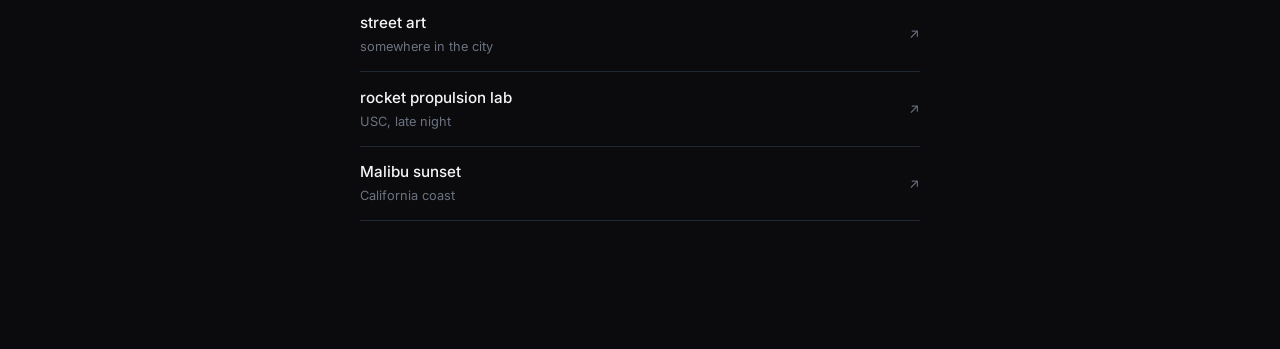
==== commit 388b9125: "Rewrite life as Dev-style text gallery; fix resume absolute path" ====
--- a/life.html
+++ b/life.html
@@ -7,136 +7,91 @@
   <link rel="icon" type="image/png" href="/favicon.png">
   <link rel="preconnect" href="https://fonts.googleapis.com">
   <link rel="preconnect" href="https://fonts.gstatic.com" crossorigin>
-  <link href="https://fonts.googleapis.com/css2?family=Inter:wght@400;500;600;700&display=swap" rel="stylesheet">
-  <link rel="stylesheet" href="https://cdnjs.cloudflare.com/ajax/libs/font-awesome/6.5.0/css/all.min.css">
+  <link href="https://fonts.googleapis.com/css2?family=Inter:wght@400;500;600&display=swap" rel="stylesheet">
 
   <style>
     :root {
       --bg: #0b0b0d;
-      --panel: #020617;
       --text: #f5f5f7;
-      --muted: #9ca3af;
+      --muted: #6b7280;
       --accent: #38bdf8;
       --border: #1f2933;
     }
 
-    * { box-sizing: border-box; }
-    html { scroll-behavior: smooth; }
-
-    body::before {
-      content: '';
-      position: fixed;
-      inset: 0;
-      pointer-events: none;
-      z-index: 9999;
-      opacity: 0.028;
-      background-image: url("data:image/svg+xml,%3Csvg xmlns='http://www.w3.org/2000/svg' width='256' height='256'%3E%3Cfilter id='n'%3E%3CfeTurbulence type='fractalNoise' baseFrequency='0.85' numOctaves='4' stitchTiles='stitch'/%3E%3C/filter%3E%3Crect width='100%25' height='100%25' filter='url(%23n)'/%3E%3C/svg%3E");
-      background-size: 256px;
-    }
+    * { box-sizing: border-box; margin: 0; padding: 0; }
 
     body {
-      margin: 0;
-      font-family: 'Inter', system-ui, sans-serif;
       background: var(--bg);
       color: var(--text);
-      line-height: 1.65;
-    }
-
-    /* ── HEADER ── */
-    .header-wrap {
-      position: sticky;
-      top: 1rem;
-      z-index: 100;
+      font-family: 'Inter', system-ui, sans-serif;
+      line-height: 1.6;
+      padding: 4rem 1.5rem 8rem;
+    }
+
+    .wrap {
+      max-width: 560px;
+      margin: 0 auto;
+    }
+
+    .back {
+      display: inline-block;
+      font-size: 0.82rem;
+      color: var(--muted);
+      text-decoration: none;
+      margin-bottom: 3rem;
+      letter-spacing: 0.02em;
+    }
+    .back:hover { color: var(--accent); }
+
+    h1 {
+      font-size: 1.6rem;
+      font-weight: 600;
+      letter-spacing: -0.02em;
+      margin-bottom: 0.4rem;
+    }
+
+    .subtitle {
+      font-size: 0.9rem;
+      color: var(--muted);
+      margin-bottom: 3rem;
+    }
+
+    .memory-list {
+      list-style: none;
       display: flex;
-      justify-content: center;
-      pointer-events: none;
-    }
-    .header {
-      pointer-events: auto;
-      width: 100%;
-      max-width: 720px;
-      background: transparent;
-      border-radius: 18px;
-      padding: 0.9rem 1.2rem;
+      flex-direction: column;
+      gap: 0;
+    }
+
+    .memory-item {
       display: flex;
       align-items: center;
       justify-content: space-between;
-      transition: box-shadow 0.25s ease, padding 0.25s ease, background 0.25s ease;
-    }
-    .header.scrolled {
-      background: rgba(11,11,13,0.75);
-      backdrop-filter: blur(14px);
-      box-shadow: 0 28px 70px rgba(0,0,0,0.55);
-      padding: 0.65rem 1.2rem;
-    }
-    .header-left { display: flex; align-items: center; gap: 1rem; }
-    .logo { font-weight: 700; font-size: 0.9rem; letter-spacing: 0.08em; color: var(--muted); text-decoration: none; }
-    .logo:hover { color: var(--accent); }
-    .name { font-size: 1.45rem; font-weight: 800; letter-spacing: -0.03em; color: var(--text); text-decoration: none; transition: font-size 0.25s ease; }
-    .header.scrolled .name { font-size: 1.15rem; }
-    .header-right { display: flex; align-items: center; }
-    .header-right a { margin-left: 1rem; color: var(--text); text-decoration: none; font-size: 1.05rem; }
-    .header-right a:hover { color: var(--accent); }
-    .nav-link { font-size: 0.9rem !important; color: var(--muted) !important; font-weight: 500; }
-    .nav-link:hover { color: var(--accent) !important; }
-    @media (max-width: 560px) { .nav-link, .logo { display: none; } }
-
-    /* ── PAGE ── */
-    .page {
-      max-width: 720px;
-      margin: 2rem auto 7rem;
-      padding: 0 1.5rem;
-    }
-
-    h1 {
-      font-size: 2.4rem;
-      font-weight: 700;
-      margin: 0 0 0.5rem;
-      letter-spacing: -0.035em;
-      background: linear-gradient(120deg, #f5f5f7 30%, #38bdf8 100%);
-      -webkit-background-clip: text;
-      -webkit-text-fill-color: transparent;
-      background-clip: text;
-    }
-
-    .intro {
-      font-size: 0.95rem;
+      padding: 0.85rem 0;
+      border-bottom: 1px solid var(--border);
+      cursor: pointer;
+      transition: color 0.15s ease;
+    }
+    .memory-item:first-child { border-top: 1px solid var(--border); }
+
+    .memory-item:hover { color: var(--accent); }
+    .memory-item:hover .arrow { color: var(--accent); transform: translateX(3px); }
+
+    .memory-label { font-size: 0.95rem; font-weight: 500; }
+    .memory-sub { font-size: 0.8rem; color: var(--muted); margin-top: 0.1rem; }
+
+    .arrow {
       color: var(--muted);
-      margin-bottom: 2rem;
-    }
-
-    /* ── GRID ── */
-    .life-grid {
-      display: grid;
-      grid-template-columns: repeat(3, 1fr);
-      gap: 4px;
-      border-radius: 12px;
-      overflow: hidden;
-    }
-
-    .life-grid img {
-      width: 100%;
-      aspect-ratio: 1;
-      object-fit: cover;
-      display: block;
-      filter: brightness(0.92);
-      transition: filter 0.2s ease, transform 0.2s ease;
-      cursor: pointer;
-    }
-
-    .life-grid img:hover {
-      filter: brightness(1.08);
-      transform: scale(1.03);
-      z-index: 1;
-      position: relative;
-    }
-
-    /* ── LIGHTBOX ── */
-    .lightbox {
+      font-size: 0.85rem;
+      transition: color 0.15s ease, transform 0.15s ease;
+    }
+
+    /* LIGHTBOX */
+    .lb {
       position: fixed;
       inset: 0;
-      background: rgba(0,0,0,0.92);
-      z-index: 5000;
+      background: rgba(0,0,0,0.95);
+      z-index: 999;
       display: flex;
       align-items: center;
       justify-content: center;
@@ -144,116 +99,164 @@
       pointer-events: none;
       transition: opacity 0.2s ease;
     }
-    .lightbox.open { opacity: 1; pointer-events: all; }
-    .lightbox img {
-      max-width: 92vw;
-      max-height: 92vh;
+    .lb.open { opacity: 1; pointer-events: all; }
+
+    .lb img {
+      max-width: min(480px, 92vw);
+      max-height: 88vh;
       object-fit: contain;
-      border-radius: 8px;
-    }
-    .lightbox-close {
+      border-radius: 10px;
+      box-shadow: 0 40px 80px rgba(0,0,0,0.6);
+    }
+
+    .lb-close {
       position: fixed;
       top: 1.2rem;
       right: 1.4rem;
-      color: rgba(255,255,255,0.7);
-      font-size: 1.6rem;
-      cursor: pointer;
       background: none;
       border: none;
+      color: rgba(255,255,255,0.5);
+      font-size: 1.4rem;
+      cursor: pointer;
       line-height: 1;
     }
-    .lightbox-close:hover { color: #fff; }
-
-    footer {
-      margin-top: 4rem;
-      font-size: 0.9rem;
-      color: var(--muted);
-      opacity: 0.85;
+    .lb-close:hover { color: #fff; }
+
+    .lb-label {
+      position: fixed;
+      bottom: 2rem;
+      left: 0;
+      right: 0;
       text-align: center;
-      line-height: 2;
-    }
-    footer a { color: var(--accent); text-decoration: none; }
+      font-size: 0.8rem;
+      letter-spacing: 0.08em;
+      text-transform: uppercase;
+      color: rgba(255,255,255,0.4);
+    }
   </style>
 </head>
 
 <body>
-
-<div class="header-wrap">
-  <div class="header" id="header">
-    <div class="header-left">
-      <a href="/" class="logo">AS</a>
-      <a href="/" class="name">Aadi Shah</a>
-    </div>
-    <div class="header-right">
-      <a href="/#work" class="nav-link">Work</a>
-      <a href="/projects.html" class="nav-link">Projects</a>
-      <a href="mailto:agshah@usc.edu" title="Email"><i class="fa-solid fa-envelope"></i></a>
-      <a href="https://www.linkedin.com/in/aadigshah/" target="_blank" title="LinkedIn"><i class="fa-brands fa-linkedin"></i></a>
-      <a href="Aadi_Shah_Resume.pdf" target="_blank">Resume</a>
-    </div>
-  </div>
+<div class="wrap">
+
+  <a href="/" class="back">← Aadi Shah</a>
+
+  <h1>gallery</h1>
+  <p class="subtitle">life from my eyes.</p>
+
+  <ul class="memory-list">
+    <li class="memory-item" data-src="/images/life/beach-sunset.jpg" data-label="Malibu">
+      <div><div class="memory-label">Malibu</div><div class="memory-sub">Pacific Coast, California</div></div>
+      <span class="arrow">↗</span>
+    </li>
+    <li class="memory-item" data-src="/images/life/usc-sunset.jpg" data-label="USC">
+      <div><div class="memory-label">USC at golden hour</div><div class="memory-sub">University of Southern California</div></div>
+      <span class="arrow">↗</span>
+    </li>
+    <li class="memory-item" data-src="/images/life/usc-football.jpg" data-label="USC Football">
+      <div><div class="memory-label">USC football</div><div class="memory-sub">United Airlines Field, LA</div></div>
+      <span class="arrow">↗</span>
+    </li>
+    <li class="memory-item" data-src="/images/life/london.jpg" data-label="London">
+      <div><div class="memory-label">London</div><div class="memory-sub">Westminster, England</div></div>
+      <span class="arrow">↗</span>
+    </li>
+    <li class="memory-item" data-src="/images/life/snow.jpg" data-label="Snow Day">
+      <div><div class="memory-label">first snow day</div><div class="memory-sub">somewhere cold</div></div>
+      <span class="arrow">↗</span>
+    </li>
+    <li class="memory-item" data-src="/images/life/chicago-river.jpg" data-label="Chicago">
+      <div><div class="memory-label">Chicago River, green</div><div class="memory-sub">St. Patrick's Day, Chicago</div></div>
+      <span class="arrow">↗</span>
+    </li>
+    <li class="memory-item" data-src="/images/life/nyc-night.jpg" data-label="New York">
+      <div><div class="memory-label">New York City at night</div><div class="memory-sub">Empire State view</div></div>
+      <span class="arrow">↗</span>
+    </li>
+    <li class="memory-item" data-src="/images/life/la-skyline.jpg" data-label="Los Angeles">
+      <div><div class="memory-label">Los Angeles from above</div><div class="memory-sub">Griffith, California</div></div>
+      <span class="arrow">↗</span>
+    </li>
+    <li class="memory-item" data-src="/images/life/zion.jpg" data-label="Zion">
+      <div><div class="memory-label">Zion National Park</div><div class="memory-sub">Utah</div></div>
+      <span class="arrow">↗</span>
+    </li>
+    <li class="memory-item" data-src="/images/life/pacific-cliffs.jpg" data-label="Pacific Coast">
+      <div><div class="memory-label">Pacific Coast cliffs</div><div class="memory-sub">California</div></div>
+      <span class="arrow">↗</span>
+    </li>
+    <li class="memory-item" data-src="/images/life/coastal-waves.jpg" data-label="Coastal">
+      <div><div class="memory-label">waves crashing</div><div class="memory-sub">Malibu, California</div></div>
+      <span class="arrow">↗</span>
+    </li>
+    <li class="memory-item" data-src="/images/life/singapore-mbs.jpg" data-label="Singapore">
+      <div><div class="memory-label">Marina Bay Sands</div><div class="memory-sub">Singapore</div></div>
+      <span class="arrow">↗</span>
+    </li>
+    <li class="memory-item" data-src="/images/life/singapore-gardens.jpg" data-label="Gardens by the Bay">
+      <div><div class="memory-label">Gardens by the Bay</div><div class="memory-sub">Singapore</div></div>
+      <span class="arrow">↗</span>
+    </li>
+    <li class="memory-item" data-src="/images/life/city-sunset.jpg" data-label="Rooftop">
+      <div><div class="memory-label">rooftop at dusk</div><div class="memory-sub">Southeast Asia</div></div>
+      <span class="arrow">↗</span>
+    </li>
+    <li class="memory-item" data-src="/images/life/snoop.jpg" data-label="Snoop Dogg">
+      <div><div class="memory-label">Snoop Dogg</div><div class="memory-sub">The Entrepreneur as a Brand</div></div>
+      <span class="arrow">↗</span>
+    </li>
+    <li class="memory-item" data-src="/images/life/lightning-mcqueen.jpg" data-label="Ka-chow">
+      <div><div class="memory-label">Lightning McQueen</div><div class="memory-sub">ka-chow</div></div>
+      <span class="arrow">↗</span>
+    </li>
+    <li class="memory-item" data-src="/images/life/gtav.jpg" data-label="GTA V IRL">
+      <div><div class="memory-label">GTA V, IRL</div><div class="memory-sub">Los Angeles</div></div>
+      <span class="arrow">↗</span>
+    </li>
+    <li class="memory-item" data-src="/images/life/ferrari-garage.jpg" data-label="Ferraris">
+      <div><div class="memory-label">Ferrari garage</div><div class="memory-sub">California</div></div>
+      <span class="arrow">↗</span>
+    </li>
+    <li class="memory-item" data-src="/images/life/street-art.jpg" data-label="Street Art">
+      <div><div class="memory-label">street art</div><div class="memory-sub">somewhere in the city</div></div>
+      <span class="arrow">↗</span>
+    </li>
+    <li class="memory-item" data-src="/images/life/sparks.jpg" data-label="RPL">
+      <div><div class="memory-label">rocket propulsion lab</div><div class="memory-sub">USC, late night</div></div>
+      <span class="arrow">↗</span>
+    </li>
+    <li class="memory-item" data-src="/images/life/beach-sunset.jpg" data-label="Malibu sunset">
+      <div><div class="memory-label">Malibu sunset</div><div class="memory-sub">California coast</div></div>
+      <span class="arrow">↗</span>
+    </li>
+  </ul>
+
 </div>
 
-<main class="page">
-
-  <h1>Life</h1>
-  <p class="intro">Outside the desk.</p>
-
-  <div class="life-grid">
-    <img src="/images/life/beach-sunset.jpg"      alt="Malibu">
-    <img src="/images/life/usc-sunset.jpg"        alt="USC">
-    <img src="/images/life/london.jpg"            alt="London">
-    <img src="/images/life/singapore-mbs.jpg"     alt="Singapore">
-    <img src="/images/life/nyc-night.jpg"         alt="New York">
-    <img src="/images/life/zion.jpg"              alt="Zion">
-    <img src="/images/life/coastal-waves.jpg"     alt="Coastal">
-    <img src="/images/life/snoop.jpg"             alt="Snoop Dogg">
-    <img src="/images/life/la-skyline.jpg"        alt="Los Angeles">
-    <img src="/images/life/usc-football.jpg"      alt="USC Football">
-    <img src="/images/life/chicago-river.jpg"     alt="Chicago">
-    <img src="/images/life/snow.jpg"              alt="Snow Day">
-    <img src="/images/life/pacific-cliffs.jpg"    alt="Pacific Coast">
-    <img src="/images/life/singapore-gardens.jpg" alt="Gardens by the Bay">
-    <img src="/images/life/city-sunset.jpg"       alt="Rooftop">
-    <img src="/images/life/ferrari-garage.jpg"    alt="Ferraris">
-    <img src="/images/life/lightning-mcqueen.jpg" alt="Ka-chow">
-    <img src="/images/life/gtav.jpg"              alt="GTA V IRL">
-    <img src="/images/life/street-art.jpg"        alt="Street Art">
-    <img src="/images/life/sparks.jpg"            alt="RPL">
-    <img src="/images/life/nyc-night.jpg"         alt="New York">
-  </div>
-
-  <footer>
-    Based in Los Angeles &nbsp;·&nbsp; <a href="mailto:agshah@usc.edu">agshah@usc.edu</a>
-    <br>© Aadi Shah
-  </footer>
-
-</main>
-
 <!-- LIGHTBOX -->
-<div class="lightbox" id="lightbox">
-  <button class="lightbox-close" id="lbClose">✕</button>
+<div class="lb" id="lb">
+  <button class="lb-close" id="lbClose">✕</button>
   <img id="lbImg" src="" alt="">
+  <div class="lb-label" id="lbLabel"></div>
 </div>
 
 <script>
-  const header  = document.getElementById('header');
-  const lb      = document.getElementById('lightbox');
+  const lb      = document.getElementById('lb');
   const lbImg   = document.getElementById('lbImg');
-
-  window.addEventListener('scroll', () => header.classList.toggle('scrolled', window.scrollY > 20));
-
-  document.querySelectorAll('.life-grid img').forEach(img => {
-    img.addEventListener('click', () => {
-      lbImg.src = img.src;
+  const lbLabel = document.getElementById('lbLabel');
+
+  document.querySelectorAll('.memory-item').forEach(item => {
+    item.addEventListener('click', () => {
+      lbImg.src = item.dataset.src;
+      lbLabel.textContent = item.dataset.label;
       lb.classList.add('open');
     });
   });
 
-  function closeLb() { lb.classList.remove('open'); }
-  document.getElementById('lbClose').addEventListener('click', closeLb);
-  lb.addEventListener('click', e => { if (e.target === lb) closeLb(); });
-  document.addEventListener('keydown', e => { if (e.key === 'Escape') closeLb(); });
+  function close() { lb.classList.remove('open'); }
+  document.getElementById('lbClose').addEventListener('click', close);
+  lb.addEventListener('click', e => { if (e.target === lb) close(); });
+  document.addEventListener('keydown', e => { if (e.key === 'Escape') close(); });
 </script>
 
 </body>
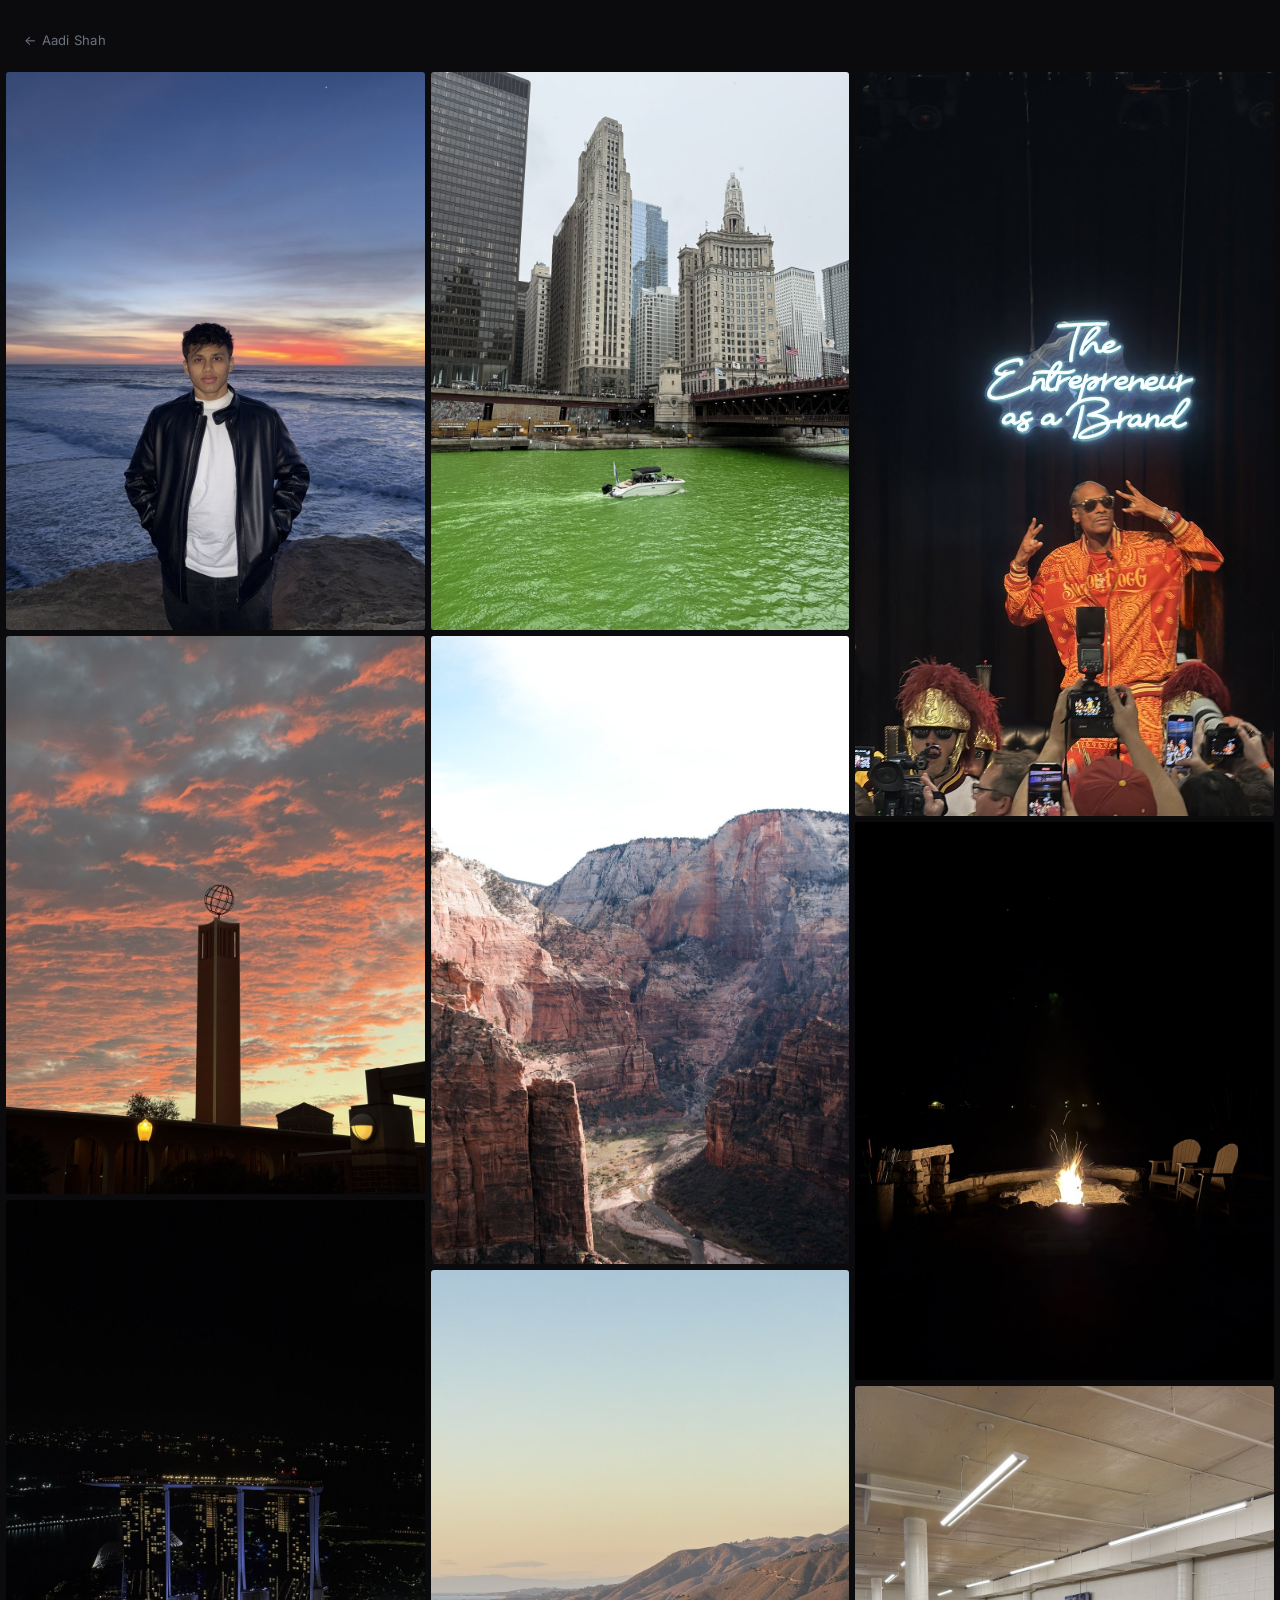
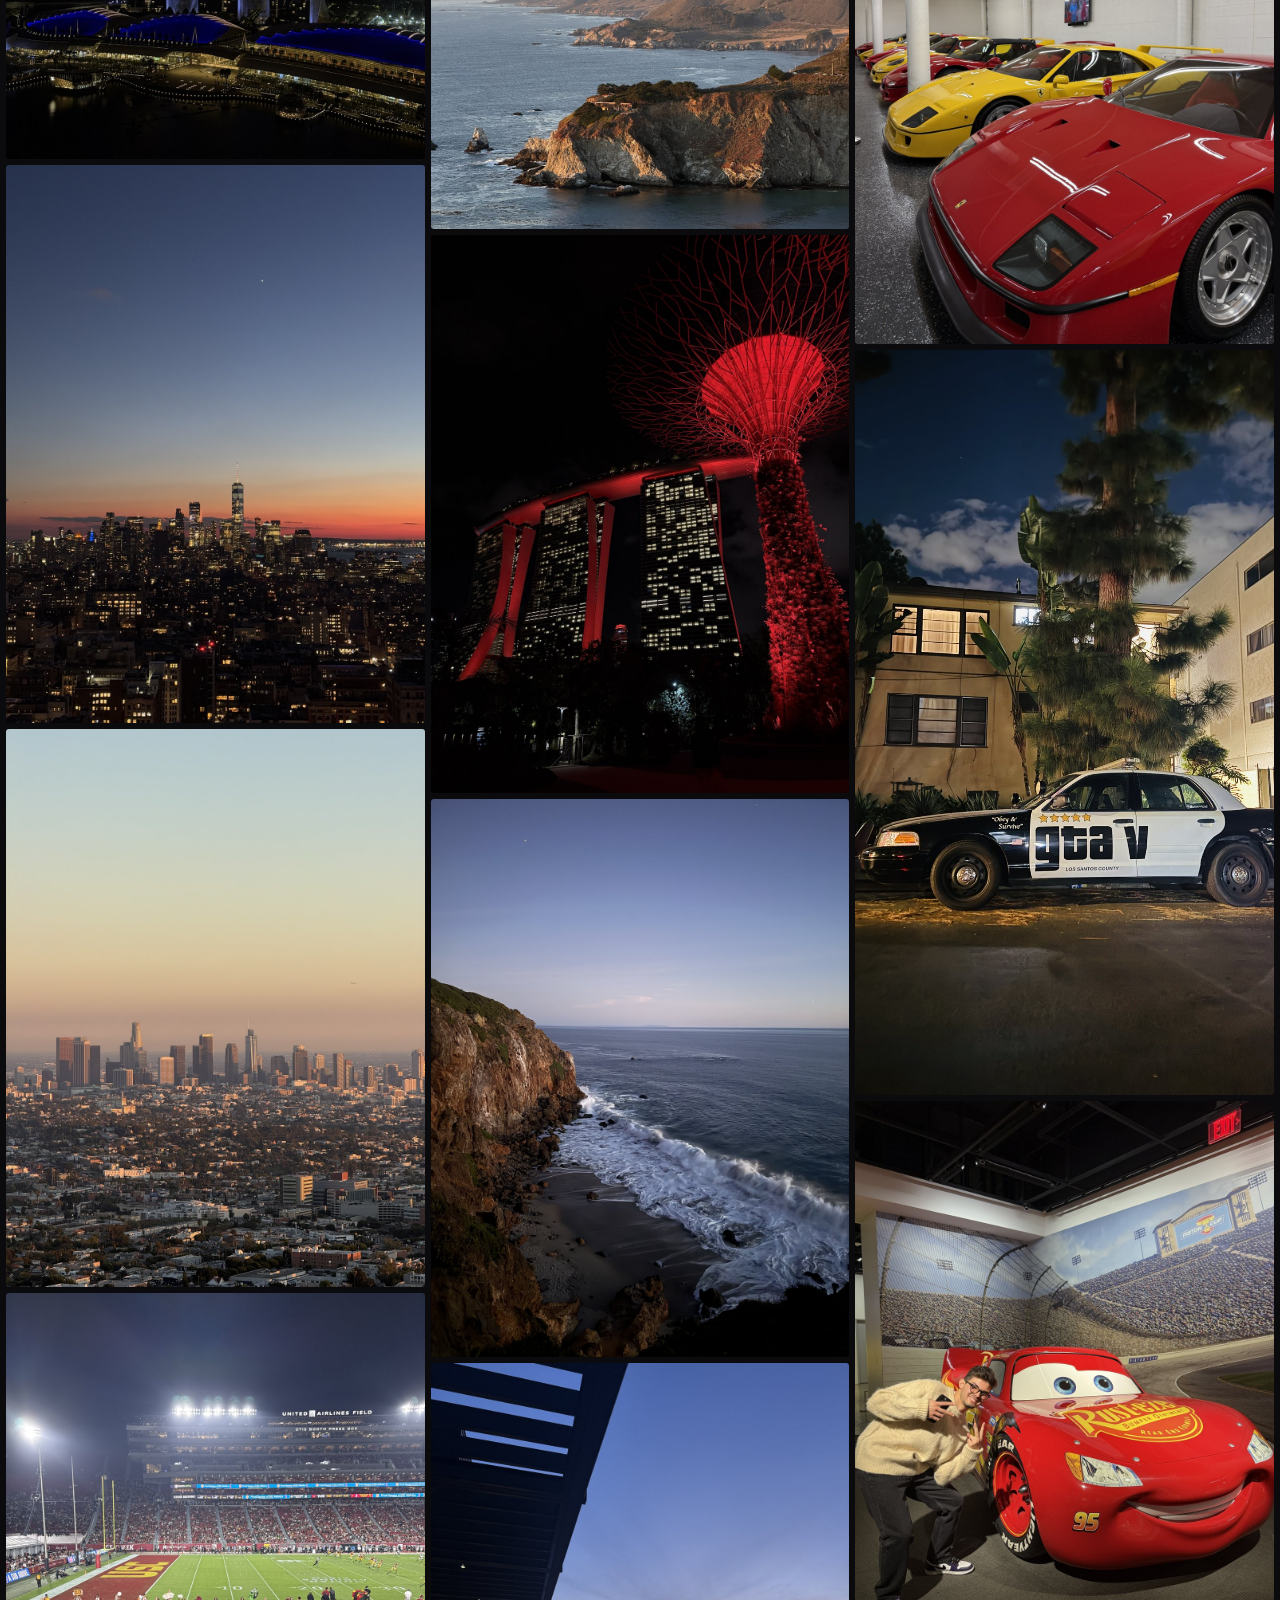
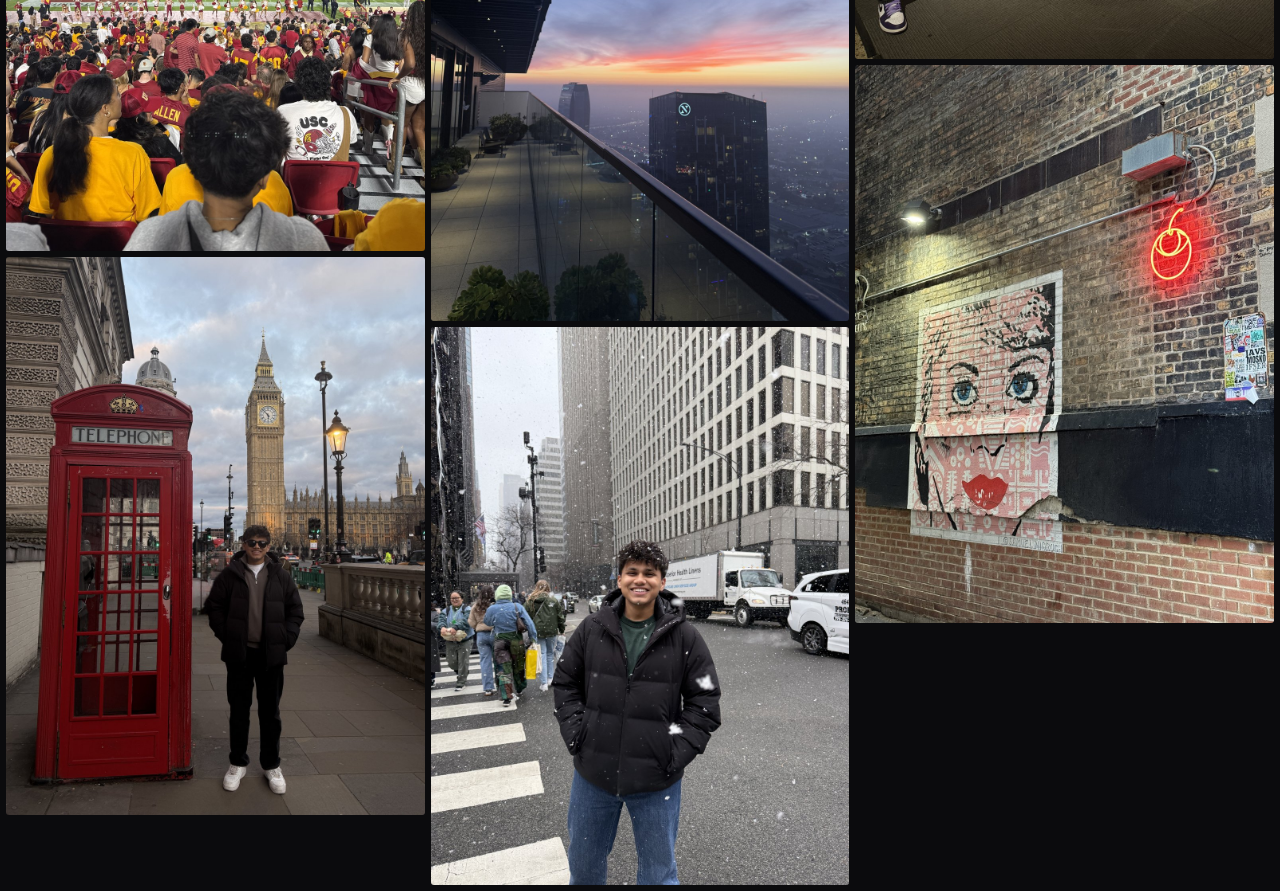
==== commit 8e087b2d: "Life page: masonry image grid with lightbox navigation" ====
--- a/life.html
+++ b/life.html
@@ -10,87 +10,48 @@
   <link href="https://fonts.googleapis.com/css2?family=Inter:wght@400;500;600&display=swap" rel="stylesheet">
 
   <style>
-    :root {
-      --bg: #0b0b0d;
-      --text: #f5f5f7;
-      --muted: #6b7280;
-      --accent: #38bdf8;
-      --border: #1f2933;
-    }
-
     * { box-sizing: border-box; margin: 0; padding: 0; }
 
     body {
-      background: var(--bg);
-      color: var(--text);
+      background: #0b0b0d;
+      color: #f5f5f7;
       font-family: 'Inter', system-ui, sans-serif;
-      line-height: 1.6;
-      padding: 4rem 1.5rem 8rem;
-    }
-
-    .wrap {
-      max-width: 560px;
-      margin: 0 auto;
     }
 
     .back {
       display: inline-block;
       font-size: 0.82rem;
-      color: var(--muted);
+      color: #6b7280;
       text-decoration: none;
-      margin-bottom: 3rem;
       letter-spacing: 0.02em;
+      padding: 2rem 1.5rem 1.5rem;
     }
-    .back:hover { color: var(--accent); }
+    .back:hover { color: #38bdf8; }
 
-    h1 {
-      font-size: 1.6rem;
-      font-weight: 600;
-      letter-spacing: -0.02em;
-      margin-bottom: 0.4rem;
+    .grid {
+      columns: 3;
+      column-gap: 6px;
+      padding: 0 6px 6px;
     }
 
-    .subtitle {
-      font-size: 0.9rem;
-      color: var(--muted);
-      margin-bottom: 3rem;
+    @media (max-width: 700px) { .grid { columns: 2; } }
+    @media (max-width: 400px) { .grid { columns: 1; } }
+
+    .grid img {
+      width: 100%;
+      display: block;
+      margin-bottom: 6px;
+      cursor: pointer;
+      transition: opacity 0.2s ease;
+      border-radius: 3px;
     }
-
-    .memory-list {
-      list-style: none;
-      display: flex;
-      flex-direction: column;
-      gap: 0;
-    }
-
-    .memory-item {
-      display: flex;
-      align-items: center;
-      justify-content: space-between;
-      padding: 0.85rem 0;
-      border-bottom: 1px solid var(--border);
-      cursor: pointer;
-      transition: color 0.15s ease;
-    }
-    .memory-item:first-child { border-top: 1px solid var(--border); }
-
-    .memory-item:hover { color: var(--accent); }
-    .memory-item:hover .arrow { color: var(--accent); transform: translateX(3px); }
-
-    .memory-label { font-size: 0.95rem; font-weight: 500; }
-    .memory-sub { font-size: 0.8rem; color: var(--muted); margin-top: 0.1rem; }
-
-    .arrow {
-      color: var(--muted);
-      font-size: 0.85rem;
-      transition: color 0.15s ease, transform 0.15s ease;
-    }
+    .grid img:hover { opacity: 0.85; }
 
     /* LIGHTBOX */
     .lb {
       position: fixed;
       inset: 0;
-      background: rgba(0,0,0,0.95);
+      background: rgba(0,0,0,0.97);
       z-index: 999;
       display: flex;
       align-items: center;
@@ -102,11 +63,10 @@
     .lb.open { opacity: 1; pointer-events: all; }
 
     .lb img {
-      max-width: min(480px, 92vw);
-      max-height: 88vh;
+      max-width: min(700px, 94vw);
+      max-height: 92vh;
       object-fit: contain;
-      border-radius: 10px;
-      box-shadow: 0 40px 80px rgba(0,0,0,0.6);
+      border-radius: 6px;
     }
 
     .lb-close {
@@ -115,148 +75,92 @@
       right: 1.4rem;
       background: none;
       border: none;
-      color: rgba(255,255,255,0.5);
+      color: rgba(255,255,255,0.45);
       font-size: 1.4rem;
       cursor: pointer;
       line-height: 1;
     }
     .lb-close:hover { color: #fff; }
 
-    .lb-label {
+    .lb-prev, .lb-next {
       position: fixed;
-      bottom: 2rem;
-      left: 0;
-      right: 0;
-      text-align: center;
-      font-size: 0.8rem;
-      letter-spacing: 0.08em;
-      text-transform: uppercase;
+      top: 50%;
+      transform: translateY(-50%);
+      background: none;
+      border: none;
       color: rgba(255,255,255,0.4);
+      font-size: 2rem;
+      cursor: pointer;
+      padding: 1rem;
+      line-height: 1;
+      transition: color 0.15s;
     }
+    .lb-prev:hover, .lb-next:hover { color: #fff; }
+    .lb-prev { left: 1rem; }
+    .lb-next { right: 1rem; }
   </style>
 </head>
 
 <body>
-<div class="wrap">
 
-  <a href="/" class="back">← Aadi Shah</a>
+<a href="/" class="back">← Aadi Shah</a>
 
-  <h1>gallery</h1>
-  <p class="subtitle">life from my eyes.</p>
-
-  <ul class="memory-list">
-    <li class="memory-item" data-src="/images/life/beach-sunset.jpg" data-label="Malibu">
-      <div><div class="memory-label">Malibu</div><div class="memory-sub">Pacific Coast, California</div></div>
-      <span class="arrow">↗</span>
-    </li>
-    <li class="memory-item" data-src="/images/life/usc-sunset.jpg" data-label="USC">
-      <div><div class="memory-label">USC at golden hour</div><div class="memory-sub">University of Southern California</div></div>
-      <span class="arrow">↗</span>
-    </li>
-    <li class="memory-item" data-src="/images/life/usc-football.jpg" data-label="USC Football">
-      <div><div class="memory-label">USC football</div><div class="memory-sub">United Airlines Field, LA</div></div>
-      <span class="arrow">↗</span>
-    </li>
-    <li class="memory-item" data-src="/images/life/london.jpg" data-label="London">
-      <div><div class="memory-label">London</div><div class="memory-sub">Westminster, England</div></div>
-      <span class="arrow">↗</span>
-    </li>
-    <li class="memory-item" data-src="/images/life/snow.jpg" data-label="Snow Day">
-      <div><div class="memory-label">first snow day</div><div class="memory-sub">somewhere cold</div></div>
-      <span class="arrow">↗</span>
-    </li>
-    <li class="memory-item" data-src="/images/life/chicago-river.jpg" data-label="Chicago">
-      <div><div class="memory-label">Chicago River, green</div><div class="memory-sub">St. Patrick's Day, Chicago</div></div>
-      <span class="arrow">↗</span>
-    </li>
-    <li class="memory-item" data-src="/images/life/nyc-night.jpg" data-label="New York">
-      <div><div class="memory-label">New York City at night</div><div class="memory-sub">Empire State view</div></div>
-      <span class="arrow">↗</span>
-    </li>
-    <li class="memory-item" data-src="/images/life/la-skyline.jpg" data-label="Los Angeles">
-      <div><div class="memory-label">Los Angeles from above</div><div class="memory-sub">Griffith, California</div></div>
-      <span class="arrow">↗</span>
-    </li>
-    <li class="memory-item" data-src="/images/life/zion.jpg" data-label="Zion">
-      <div><div class="memory-label">Zion National Park</div><div class="memory-sub">Utah</div></div>
-      <span class="arrow">↗</span>
-    </li>
-    <li class="memory-item" data-src="/images/life/pacific-cliffs.jpg" data-label="Pacific Coast">
-      <div><div class="memory-label">Pacific Coast cliffs</div><div class="memory-sub">California</div></div>
-      <span class="arrow">↗</span>
-    </li>
-    <li class="memory-item" data-src="/images/life/coastal-waves.jpg" data-label="Coastal">
-      <div><div class="memory-label">waves crashing</div><div class="memory-sub">Malibu, California</div></div>
-      <span class="arrow">↗</span>
-    </li>
-    <li class="memory-item" data-src="/images/life/singapore-mbs.jpg" data-label="Singapore">
-      <div><div class="memory-label">Marina Bay Sands</div><div class="memory-sub">Singapore</div></div>
-      <span class="arrow">↗</span>
-    </li>
-    <li class="memory-item" data-src="/images/life/singapore-gardens.jpg" data-label="Gardens by the Bay">
-      <div><div class="memory-label">Gardens by the Bay</div><div class="memory-sub">Singapore</div></div>
-      <span class="arrow">↗</span>
-    </li>
-    <li class="memory-item" data-src="/images/life/city-sunset.jpg" data-label="Rooftop">
-      <div><div class="memory-label">rooftop at dusk</div><div class="memory-sub">Southeast Asia</div></div>
-      <span class="arrow">↗</span>
-    </li>
-    <li class="memory-item" data-src="/images/life/snoop.jpg" data-label="Snoop Dogg">
-      <div><div class="memory-label">Snoop Dogg</div><div class="memory-sub">The Entrepreneur as a Brand</div></div>
-      <span class="arrow">↗</span>
-    </li>
-    <li class="memory-item" data-src="/images/life/lightning-mcqueen.jpg" data-label="Ka-chow">
-      <div><div class="memory-label">Lightning McQueen</div><div class="memory-sub">ka-chow</div></div>
-      <span class="arrow">↗</span>
-    </li>
-    <li class="memory-item" data-src="/images/life/gtav.jpg" data-label="GTA V IRL">
-      <div><div class="memory-label">GTA V, IRL</div><div class="memory-sub">Los Angeles</div></div>
-      <span class="arrow">↗</span>
-    </li>
-    <li class="memory-item" data-src="/images/life/ferrari-garage.jpg" data-label="Ferraris">
-      <div><div class="memory-label">Ferrari garage</div><div class="memory-sub">California</div></div>
-      <span class="arrow">↗</span>
-    </li>
-    <li class="memory-item" data-src="/images/life/street-art.jpg" data-label="Street Art">
-      <div><div class="memory-label">street art</div><div class="memory-sub">somewhere in the city</div></div>
-      <span class="arrow">↗</span>
-    </li>
-    <li class="memory-item" data-src="/images/life/sparks.jpg" data-label="RPL">
-      <div><div class="memory-label">rocket propulsion lab</div><div class="memory-sub">USC, late night</div></div>
-      <span class="arrow">↗</span>
-    </li>
-    <li class="memory-item" data-src="/images/life/beach-sunset.jpg" data-label="Malibu sunset">
-      <div><div class="memory-label">Malibu sunset</div><div class="memory-sub">California coast</div></div>
-      <span class="arrow">↗</span>
-    </li>
-  </ul>
-
+<div class="grid" id="grid">
+  <img src="/images/life/beach-sunset.jpg" alt="">
+  <img src="/images/life/usc-sunset.jpg" alt="">
+  <img src="/images/life/singapore-mbs.jpg" alt="">
+  <img src="/images/life/nyc-night.jpg" alt="">
+  <img src="/images/life/la-skyline.jpg" alt="">
+  <img src="/images/life/usc-football.jpg" alt="">
+  <img src="/images/life/london.jpg" alt="">
+  <img src="/images/life/chicago-river.jpg" alt="">
+  <img src="/images/life/zion.jpg" alt="">
+  <img src="/images/life/pacific-cliffs.jpg" alt="">
+  <img src="/images/life/singapore-gardens.jpg" alt="">
+  <img src="/images/life/coastal-waves.jpg" alt="">
+  <img src="/images/life/city-sunset.jpg" alt="">
+  <img src="/images/life/snow.jpg" alt="">
+  <img src="/images/life/snoop.jpg" alt="">
+  <img src="/images/life/sparks.jpg" alt="">
+  <img src="/images/life/ferrari-garage.jpg" alt="">
+  <img src="/images/life/gtav.jpg" alt="">
+  <img src="/images/life/lightning-mcqueen.jpg" alt="">
+  <img src="/images/life/street-art.jpg" alt="">
 </div>
 
 <!-- LIGHTBOX -->
 <div class="lb" id="lb">
   <button class="lb-close" id="lbClose">✕</button>
+  <button class="lb-prev" id="lbPrev">‹</button>
   <img id="lbImg" src="" alt="">
-  <div class="lb-label" id="lbLabel"></div>
+  <button class="lb-next" id="lbNext">›</button>
 </div>
 
 <script>
-  const lb      = document.getElementById('lb');
-  const lbImg   = document.getElementById('lbImg');
-  const lbLabel = document.getElementById('lbLabel');
+  const imgs = Array.from(document.querySelectorAll('.grid img'));
+  const lb = document.getElementById('lb');
+  const lbImg = document.getElementById('lbImg');
+  let current = 0;
 
-  document.querySelectorAll('.memory-item').forEach(item => {
-    item.addEventListener('click', () => {
-      lbImg.src = item.dataset.src;
-      lbLabel.textContent = item.dataset.label;
-      lb.classList.add('open');
-    });
+  function open(i) {
+    current = i;
+    lbImg.src = imgs[i].src;
+    lb.classList.add('open');
+  }
+  function close() { lb.classList.remove('open'); }
+  function prev() { open((current - 1 + imgs.length) % imgs.length); }
+  function next() { open((current + 1) % imgs.length); }
+
+  imgs.forEach((img, i) => img.addEventListener('click', () => open(i)));
+  document.getElementById('lbClose').addEventListener('click', close);
+  document.getElementById('lbPrev').addEventListener('click', prev);
+  document.getElementById('lbNext').addEventListener('click', next);
+  lb.addEventListener('click', e => { if (e.target === lb) close(); });
+  document.addEventListener('keydown', e => {
+    if (e.key === 'Escape') close();
+    if (e.key === 'ArrowLeft') prev();
+    if (e.key === 'ArrowRight') next();
   });
-
-  function close() { lb.classList.remove('open'); }
-  document.getElementById('lbClose').addEventListener('click', close);
-  lb.addEventListener('click', e => { if (e.target === lb) close(); });
-  document.addEventListener('keydown', e => { if (e.key === 'Escape') close(); });
 </script>
 
 </body>
